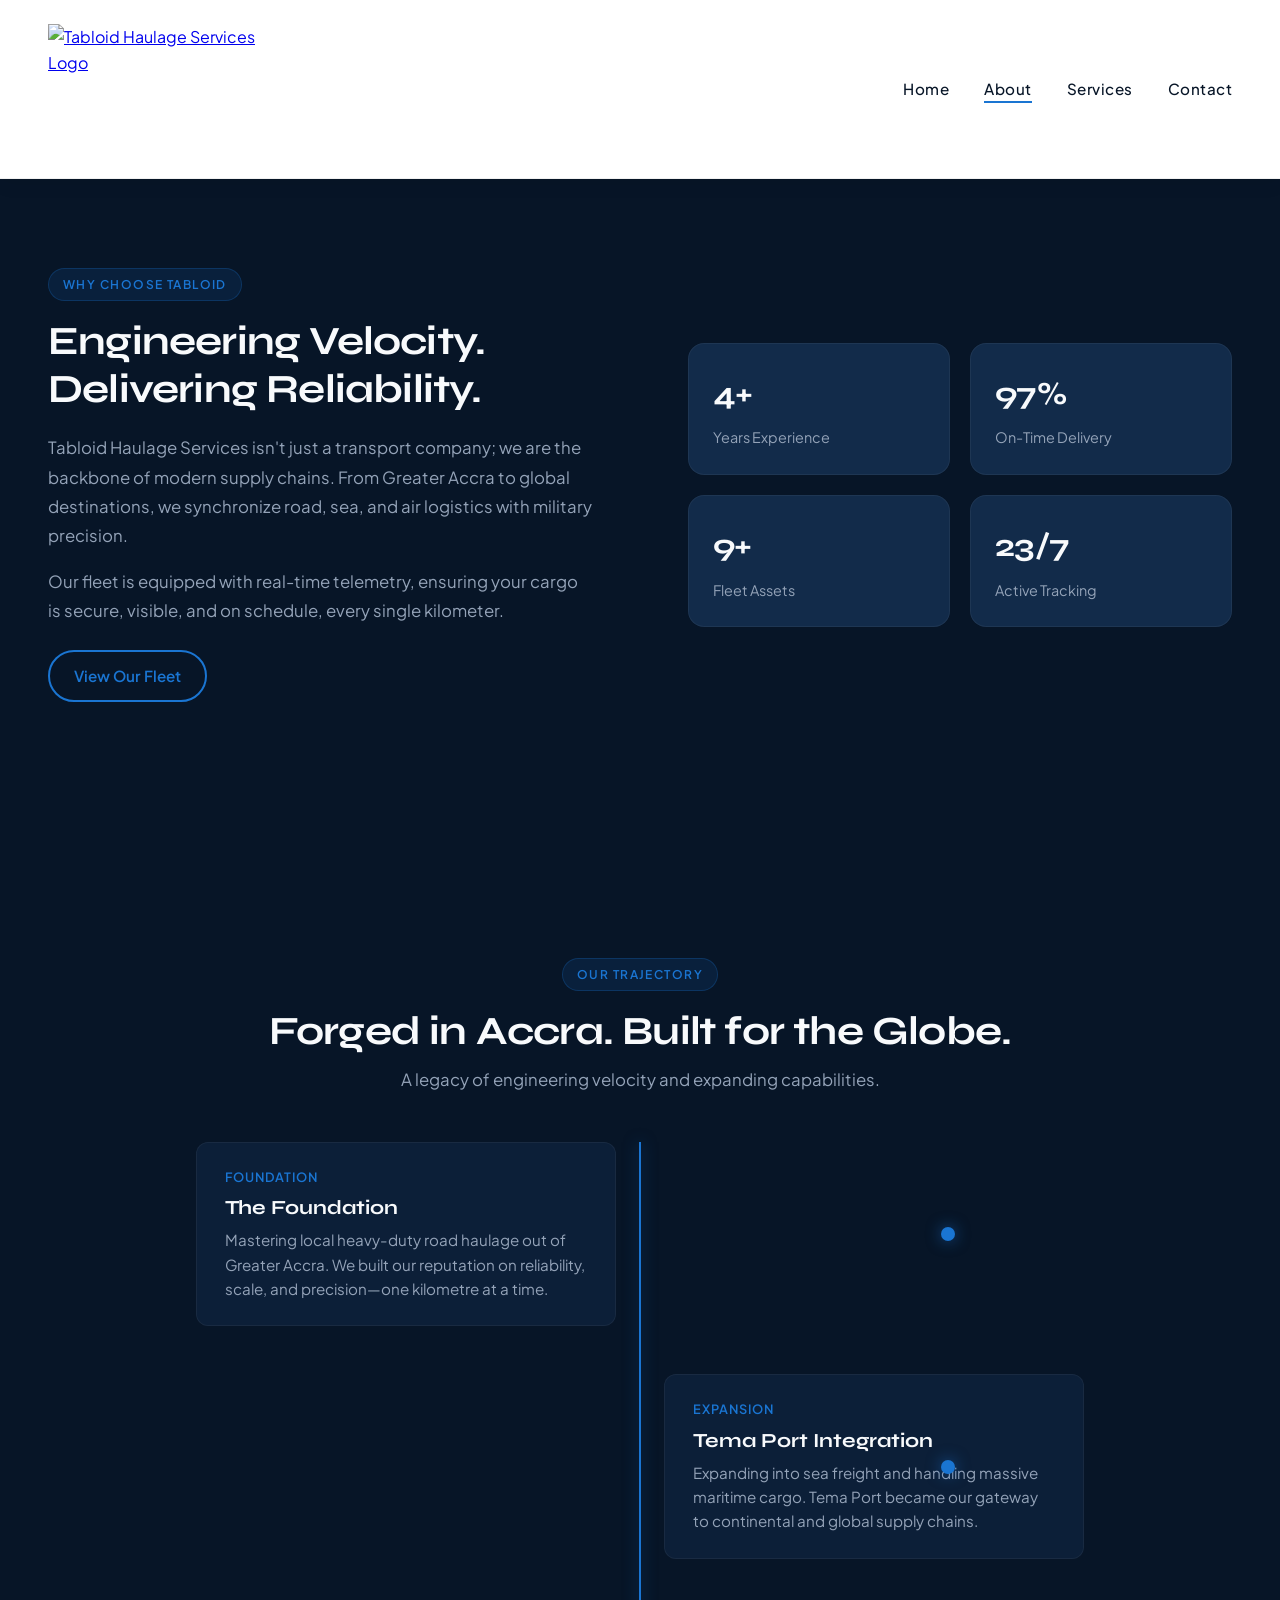
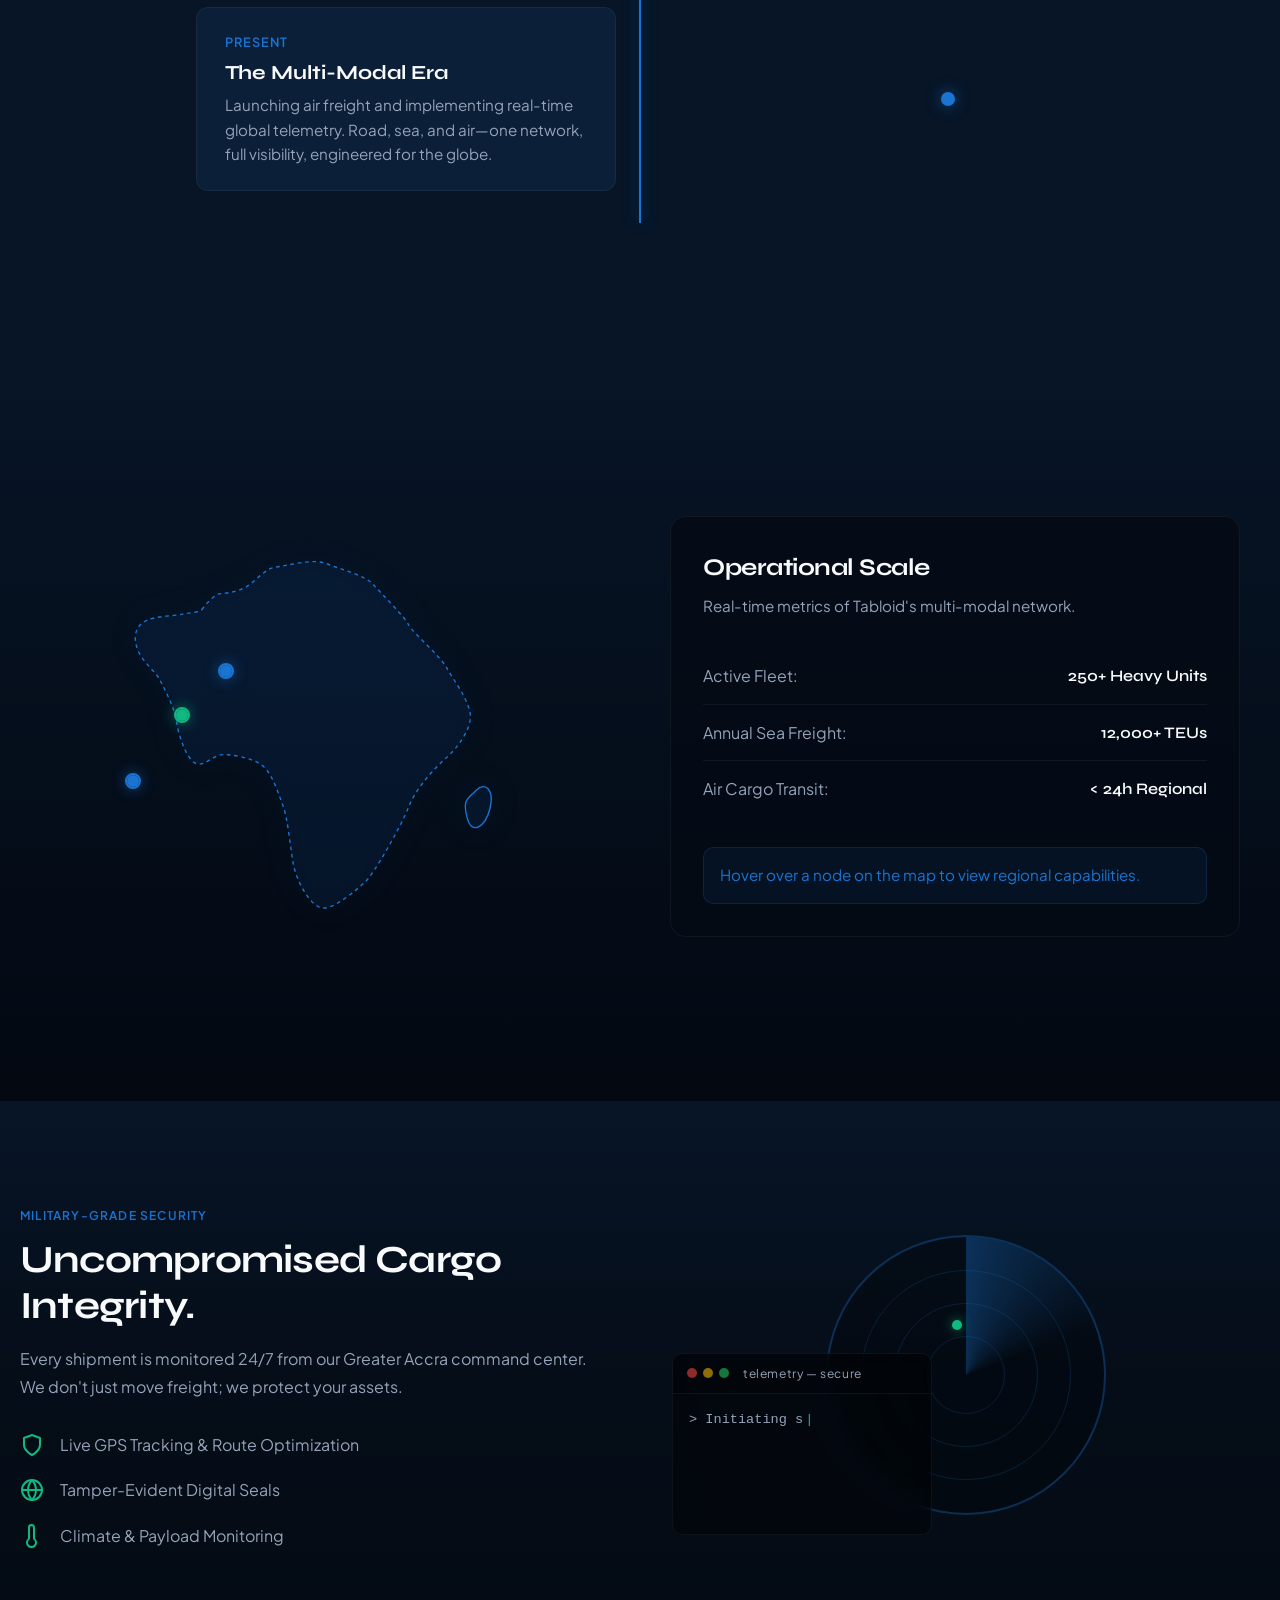
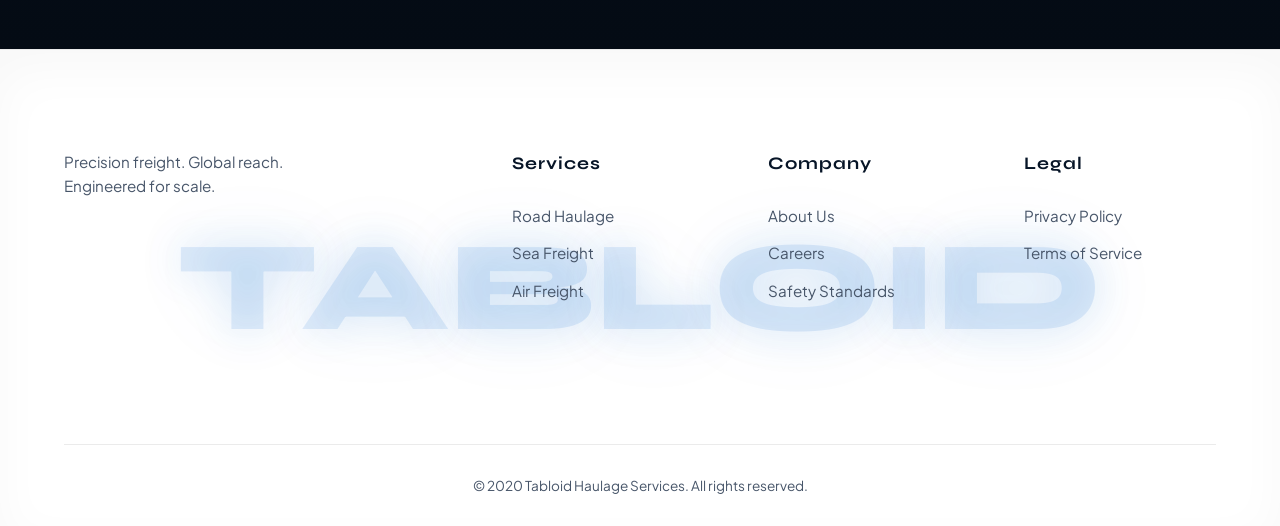
==== about.html @ aabb8a41 "first commit" ====
<!DOCTYPE html>
<html lang="en">
<head>
    <meta charset="UTF-8">
    <meta name="viewport" content="width=device-width, initial-scale=1.0">
    <meta name="description" content="About Tabloid Haulage Services — Our trajectory from Greater Accra, security and telemetry, and why we lead in West African logistics.">
    <meta name="theme-color" content="#071527">
    <meta name="robots" content="index, follow">
    <title>About Us | Tabloid Haulage Services</title>
    <meta property="og:type" content="website">
    <meta property="og:title" content="About Us | Tabloid Haulage Services">
    <meta property="og:description" content="Our trajectory from Greater Accra, security and telemetry, and why we lead in West African logistics.">
    <meta property="og:image" content="assets/2.png">
    <meta name="twitter:card" content="summary">
    <meta name="twitter:title" content="About Us | Tabloid Haulage Services">
    <link rel="canonical" href="https://www.tabloidhaulage.com/about.html">
    <link rel="icon" href="assets/2.png" type="image/png" sizes="32x32">
    <link rel="shortcut icon" href="assets/2.png" type="image/png">
    <link rel="apple-touch-icon" href="assets/2.png">

    <link rel="preconnect" href="https://fonts.googleapis.com">
    <link rel="preconnect" href="https://fonts.gstatic.com" crossorigin>
    <link href="https://fonts.googleapis.com/css2?family=Plus+Jakarta+Sans:wght@400;500;600;700&family=Syne:wght@600;700;800&display=swap" rel="stylesheet">

    <link rel="stylesheet" href="style.css">
</head>
<body>

    <header id="navbar">
        <div class="nav-container">
            <a href="index.html" class="logo-container">
                <img src="assets/2.png" alt="Tabloid Haulage Services Logo" class="logo-img" width="40" height="40">
            </a>
            <nav class="nav-links" aria-label="Main navigation">
                <button type="button" class="nav-toggle" aria-label="Open menu" aria-expanded="false" aria-controls="nav-menu">
                    <span class="nav-toggle-bar"></span>
                    <span class="nav-toggle-bar"></span>
                    <span class="nav-toggle-bar"></span>
                </button>
                <ul id="nav-menu">
                    <li><a href="index.html">Home</a></li>
                    <li><a href="about.html" class="active">About</a></li>
                    <li><a href="services.html">Services</a></li>
                    <li><a href="contact.html">Contact</a></li>
                </ul>
            </nav>
        </div>
    </header>

    <a href="#main-content" class="skip-link">Skip to main content</a>

    <main id="main-content" class="inner-page-main">
        <section class="about-why-section" aria-labelledby="about-heading">
            <div class="about-inner">
                <div class="about-narrative">
                    <span class="about-badge">Why Choose Tabloid</span>
                    <h2 id="about-heading" class="about-title">Engineering Velocity. Delivering Reliability.</h2>
                    <p class="about-lead">Tabloid Haulage Services isn't just a transport company; we are the backbone of modern supply chains. From Greater Accra to global destinations, we synchronize road, sea, and air logistics with military precision.</p>
                    <p class="about-lead">Our fleet is equipped with real-time telemetry, ensuring your cargo is secure, visible, and on schedule, every single kilometer.</p>
                    <a href="services.html#services" class="about-cta">View Our Fleet</a>
                </div>
                <div class="about-stats-grid">
                    <div class="about-stat-card">
                        <span class="about-stat-value" data-target="5" data-suffix="+">0</span>
                        <span class="about-stat-label">Years Experience</span>
                    </div>
                    <div class="about-stat-card">
                        <span class="about-stat-value" data-target="98" data-suffix="%">0</span>
                        <span class="about-stat-label">On-Time Delivery</span>
                    </div>
                    <div class="about-stat-card">
                        <span class="about-stat-value" data-target="10" data-suffix="+">0</span>
                        <span class="about-stat-label">Fleet Assets</span>
                    </div>
                    <div class="about-stat-card">
                        <span class="about-stat-value" data-target="24" data-suffix="/7">0</span>
                        <span class="about-stat-label">Active Tracking</span>
                    </div>
                </div>
            </div>
        </section>

        <!-- Interactive Timeline: vertical central line, 3 milestones, scroll-reveal -->
        <section id="about-timeline" class="about-timeline" aria-labelledby="about-timeline-heading">
            <div class="about-timeline-inner">
                <!-- Section Header: badge, heading, subtitle -->
                <header class="about-timeline-header">
                    <span class="about-timeline-badge">Our Trajectory</span>
                    <h2 id="about-timeline-heading" class="about-timeline-title">Forged in Accra. Built for the Globe.</h2>
                    <p class="about-timeline-subtitle">A legacy of engineering velocity and expanding capabilities.</p>
                </header>
                <!-- Timeline Container: central glowing line + milestone items -->
                <div class="about-timeline-track">
                    <!-- Central vertical line -->
                    <div class="about-timeline-line" aria-hidden="true"></div>

                    <!-- Milestone 1: Left aligned - The Foundation -->
                    <div class="timeline-item timeline-item--left">
                        <div class="timeline-item-dot" aria-hidden="true"></div>
                        <div class="timeline-item-card">
                            <span class="timeline-item-phase">Foundation</span>
                            <h3 class="timeline-item-title">The Foundation</h3>
                            <p class="timeline-item-desc">Mastering local heavy-duty road haulage out of Greater Accra. We built our reputation on reliability, scale, and precision—one kilometre at a time.</p>
                        </div>
                    </div>

                    <!-- Milestone 2: Right aligned - Tema Port Integration -->
                    <div class="timeline-item timeline-item--right">
                        <div class="timeline-item-dot" aria-hidden="true"></div>
                        <div class="timeline-item-card">
                            <span class="timeline-item-phase">Expansion</span>
                            <h3 class="timeline-item-title">Tema Port Integration</h3>
                            <p class="timeline-item-desc">Expanding into sea freight and handling massive maritime cargo. Tema Port became our gateway to continental and global supply chains.</p>
                        </div>
                    </div>

                    <!-- Milestone 3: Left aligned - Multi-Modal Era -->
                    <div class="timeline-item timeline-item--left">
                        <div class="timeline-item-dot" aria-hidden="true"></div>
                        <div class="timeline-item-card">
                            <span class="timeline-item-phase">Present</span>
                            <h3 class="timeline-item-title">The Multi-Modal Era</h3>
                            <p class="timeline-item-desc">Launching air freight and implementing real-time global telemetry. Road, sea, and air—one network, full visibility, engineered for the globe.</p>
                        </div>
                    </div>
                </div>
            </div>
        </section>

        <!-- Global Infrastructure & Capabilities: Africa map + data panel, hub nodes with hover -->
        <section id="about-infrastructure" class="about-infrastructure infrastructure-section" aria-labelledby="about-infrastructure-heading">
            <h2 id="about-infrastructure-heading" class="sr-only">Global Infrastructure &amp; Capabilities</h2>
            <div class="infrastructure-container about-infrastructure-inner fade-in-up">
                <div class="map-visual-container about-infrastructure-map-wrap">
                    <div class="about-infrastructure-map" aria-hidden="true">
                        <svg class="africa-svg infra-map-svg" viewBox="0 0 600 600" fill="none" xmlns="http://www.w3.org/2000/svg" aria-hidden="true">
                            <path d="M165.7 172.9C168.1 169.5 178.6 156.4 186 155.6C193.3 154.9 204.3 153.9 214.3 148.1C224.2 142.3 234.3 128.2 245.8 126.8C257.4 125.4 286.9 116.7 301.8 122.9C316.8 129 344.2 136 352.5 145.4C360.8 154.8 387.6 181.7 391.2 189.6C394.8 197.5 425.4 223.1 432.7 236.4C439.9 249.7 453.7 266.3 458 284.1C462.4 301.9 443 325.2 432.7 334.3C422.3 343.3 400.1 366 391.2 388.4C382.3 410.7 353.4 461.3 344.2 469.7C335 478 307.3 503 294.6 498C281.8 493.1 268 467 265 448.5C262 430 259 400 254.6 388.4C250.2 376.8 243.6 354 233 344.3C222.4 334.6 195 330 186 331.5C177 333 166.4 346 157.4 340C148.4 334 140 310 138 295C136 280 125 260 120 250C115 240 100 230 95 215C90 200 95 190 105 185C115 180 135 180 145 178C155 176 163.3 176.3 165.7 172.9Z" fill="rgba(26, 117, 210, 0.08)" stroke="#1A75D2" stroke-width="1.5" stroke-dasharray="4 4"/>
                            <path d="M465 370 C 475 360, 485 370, 480 390 C 475 410, 460 420, 455 400 C 450 380, 455 380, 465 370 Z" fill="rgba(26, 117, 210, 0.08)" stroke="#1A75D2" stroke-width="1.5"/>
                        </svg>
                        <div class="map-node infra-hub-node" style="top: 48%; left: 24%;" data-target="accra" data-hub="accra" role="button" tabindex="0" aria-label="Greater Accra – HQ &amp; Sea/Air Hub" title="Greater Accra">
                            <div class="node-dot infra-hub-node-dot green-pulse"></div>
                        </div>
                        <div class="map-node infra-hub-node" style="top: 40%; left: 32%;" data-target="regional" data-hub="regional" role="button" tabindex="0" aria-label="Regional West Africa – Road Haulage" title="Regional West Africa">
                            <div class="node-dot infra-hub-node-dot blue-pulse"></div>
                        </div>
                        <div class="map-node infra-hub-node" style="top: 60%; left: 15%;" data-target="global" data-hub="global" role="button" tabindex="0" aria-label="International Port – Global Reach" title="Global">
                            <div class="node-dot infra-hub-node-dot blue-pulse"></div>
                        </div>
                    </div>
                </div>
                <div class="infrastructure-data about-infrastructure-panel glass-panel">
                    <h3 class="infra-panel-title">Operational Scale</h3>
                    <p class="service-desc infra-panel-subtitle">Real-time metrics of Tabloid's multi-modal network.</p>
                    <div class="data-list" aria-label="Key metrics">
                        <div class="data-item">
                            <span class="data-label">Active Fleet:</span>
                            <span class="data-value">250+ Heavy Units</span>
                        </div>
                        <div class="data-divider"></div>
                        <div class="data-item">
                            <span class="data-label">Annual Sea Freight:</span>
                            <span class="data-value">12,000+ TEUs</span>
                        </div>
                        <div class="data-divider"></div>
                        <div class="data-item">
                            <span class="data-label">Air Cargo Transit:</span>
                            <span class="data-value">&lt; 24h Regional</span>
                        </div>
                    </div>
                    <div class="dynamic-info-box infra-panel-hub-details" role="status" aria-live="polite">
                        <p id="hub-details"><span class="infra-panel-hub-details-inner">Hover over a node on the map to view regional capabilities.</span></p>
                    </div>
                </div>
            </div>
        </section>

        <section id="security-hub" class="security-hub-section" aria-labelledby="security-hub-heading">
            <div class="security-hub-bg"></div>
            <div class="security-hub-inner">
                <div class="security-hub-features">
                    <span class="security-hub-badge">Military-Grade Security</span>
                    <h2 id="security-hub-heading" class="security-hub-title">Uncompromised Cargo Integrity.</h2>
                    <p class="security-hub-subtitle">Every shipment is monitored 24/7 from our Greater Accra command center. We don't just move freight; we protect your assets.</p>
                    <ul class="security-hub-list">
                        <li>
                            <span class="security-hub-icon" aria-hidden="true">
                                <svg viewBox="0 0 24 24" fill="none" stroke="currentColor" stroke-width="2" stroke-linecap="round" stroke-linejoin="round"><path d="M12 22s8-4 8-10V5l-8-3-8 3v7c0 6 8 10 8 10z"/></svg>
                            </span>
                            <span>Live GPS Tracking &amp; Route Optimization</span>
                        </li>
                        <li>
                            <span class="security-hub-icon" aria-hidden="true">
                                <svg viewBox="0 0 24 24" fill="none" stroke="currentColor" stroke-width="2" stroke-linecap="round" stroke-linejoin="round"><circle cx="12" cy="12" r="10"/><path d="M2 12h20"/><path d="M12 2a15.3 15.3 0 0 1 4 10 15.3 15.3 0 0 1-4 10 15.3 15.3 0 0 1-4-10 15.3 15.3 0 0 1 4-10z"/></svg>
                            </span>
                            <span>Tamper-Evident Digital Seals</span>
                        </li>
                        <li>
                            <span class="security-hub-icon" aria-hidden="true">
                                <svg viewBox="0 0 24 24" fill="none" stroke="currentColor" stroke-width="2" stroke-linecap="round" stroke-linejoin="round"><path d="M14 14.76V3.5a2.5 2.5 0 0 0-5 0v11.26a4.5 4.5 0 1 0 5 0z"/></svg>
                            </span>
                            <span>Climate &amp; Payload Monitoring</span>
                        </li>
                    </ul>
                </div>
                <div class="security-hub-visual">
                    <div class="security-hub-radar-wrap">
                        <div class="radar" aria-hidden="true">
                            <div class="radar-ring"></div>
                            <div class="radar-ring radar-ring-2"></div>
                            <div class="radar-ring radar-ring-3"></div>
                            <div class="radar-sweep"></div>
                            <div class="radar-dot radar-dot-secure" title="Secure"></div>
                        </div>
                        <div class="telemetry-terminal">
                            <div class="terminal-header">
                                <span class="terminal-dot"></span>
                                <span class="terminal-dot"></span>
                                <span class="terminal-dot"></span>
                                <span class="terminal-label">telemetry — secure</span>
                            </div>
                            <div class="terminal-body">
                                <div id="typewriter-text" class="terminal-output"></div>
                                <span class="terminal-cursor" aria-hidden="true">|</span>
                            </div>
                        </div>
                    </div>
                </div>
            </div>
        </section>
    </main>

    <footer class="modern-footer">
        <div class="footer-bg-text">TABLOID</div>

        <div class="footer-container">
            <div class="footer-grid">

                <div class="footer-col footer-brand">
                    <p class="footer-tagline">Precision freight. Global reach. Engineered for scale.</p>
                </div>

                <div class="footer-col footer-links">
                    <h4 class="footer-heading">Services</h4>
                    <ul>
                        <li><a href="services.html#road">Road Haulage</a></li>
                        <li><a href="services.html#sea">Sea Freight</a></li>
                        <li><a href="services.html#air">Air Freight</a></li>
                    </ul>
                </div>

                <div class="footer-col footer-links">
                    <h4 class="footer-heading">Company</h4>
                    <ul>
                        <li><a href="about.html">About Us</a></li>
                        <li><a href="contact.html#contact-departments">Careers</a></li>
                        <li><a href="contact.html#smart-faq">Safety Standards</a></li>
                    </ul>
                </div>

                <div class="footer-col footer-links">
                    <h4 class="footer-heading">Legal</h4>
                    <ul>
                        <li><a href="#" title="Privacy policy – coming soon">Privacy Policy</a></li>
                        <li><a href="#" title="Terms of service – coming soon">Terms of Service</a></li>
                    </ul>
                </div>

            </div>

            <div class="footer-bottom">
                <p class="footer-copy">&copy; 2020 Tabloid Haulage Services. All rights reserved.</p>
            </div>
        </div>
    </footer>

    <script src="script.js"></script>
</body>
</html>
---- style.css ----
/* --- CSS VARIABLES (Based on your logo) --- */
:root {
    --navy-dark: #071527;       /* Deep blue for overlaying components */
    --navy-light: #122B4A;      /* Slightly lighter navy for cards */
    --marine-blue: #1A75D2;     /* Bright blue accent */
    --marine-hover: #145CA8;    /* Darker blue for button hovers */
    --text-main: #F8FAFC;       /* Text on dark blue areas */
    --text-muted: #94A3B8;      /* Muted on dark blue */
    --text-on-white: #071527;   /* Headings/body on white background */
    --text-muted-on-white: #475569;
    --bg-white: #FFFFFF;        /* Plain white page background */
    
    --font-heading: 'Syne', sans-serif;
    --font-body: 'Plus Jakarta Sans', sans-serif;

    /* Spacing scale for consistent, professional layout */
    --space-xs: 0.5rem;   /* 8px */
    --space-sm: 1rem;    /* 16px */
    --space-md: 1.5rem;  /* 24px */
    --space-lg: 2rem;    /* 32px */
    --space-xl: 3rem;    /* 48px */
    --space-2xl: 4rem;   /* 64px */
    --space-3xl: 5rem;   /* 80px */
    --space-4xl: 6rem;   /* 96px */
    --space-5xl: 8rem;   /* 128px */
    --section-padding-y: 5rem;
    --section-padding-x: 1.5rem;
    --container-max: 1280px;
    --container-narrow: 720px;
}

/* --- RESET & FOUNDATION --- */
* {
    margin: 0;
    padding: 0;
    box-sizing: border-box;
    scroll-behavior: smooth;
}

/* Responsive images: prevent overflow and reduce layout shift */
img {
    max-width: 100%;
    height: auto;
    display: block;
}

body {
    font-family: var(--font-body);
    background-color: var(--bg-white);
    color: var(--text-on-white);
    line-height: 1.6;
    overflow-x: hidden;
    -webkit-tap-highlight-color: transparent;
}

/* Touch-friendly minimum tap target (accessibility) */
@media (max-width: 768px) {
    .btn,
    .nav-links a,
    .bento-intro-btn,
    button[type="submit"],
    .nav-toggle {
        min-height: 44px;
    }
    .nav-toggle,
    .btn,
    .bento-intro-btn,
    button[type="submit"] {
        min-width: 44px;
    }
    .nav-links a {
        padding-top: var(--space-md);
        padding-bottom: var(--space-md);
    }
}

/* --- SKIP LINK (accessibility & SEO) --- */
.skip-link {
    position: absolute;
    top: -100px;
    left: 16px;
    z-index: 10001;
    padding: 12px 20px;
    background: var(--marine-blue);
    color: #fff;
    font-weight: 600;
    text-decoration: none;
    border-radius: 4px;
    transition: top 0.2s ease;
}
.skip-link:focus {
    top: 16px;
    outline: 2px solid #fff;
    outline-offset: 2px;
}

/* --- NAVIGATION BAR (white header) --- */
#navbar {
    position: fixed;
    top: 0;
    width: 100%;
    padding: 24px 0;
    z-index: 1000;
    transition: all 0.4s cubic-bezier(0.4, 0, 0.2, 1);
    background: #ffffff;
    box-shadow: 0 2px 20px rgba(0, 0, 0, 0.08);
    border-bottom: 1px solid rgba(0, 0, 0, 0.06);
}

/* When scrolled: slightly denser */
#navbar.scrolled {
    padding: 16px 0;
    box-shadow: 0 4px 24px rgba(0, 0, 0, 0.1);
}

.nav-container {
    max-width: var(--container-max);
    margin: 0 auto;
    padding: 0 var(--space-xl);
    display: flex;
    justify-content: space-between;
    align-items: center;
}

.logo-container {
    display: flex;
    align-items: center;
}

.logo-img {
    height: 130px;
    width: auto;
    min-width: 220px;
    max-width: 380px;
    display: block;
    object-fit: contain;
    object-position: left center;
    transition: transform 0.3s ease, opacity 0.25s ease;
}

.logo-container:hover .logo-img {
    transform: scale(1.03);
    opacity: 0.95;
}

.nav-toggle {
    display: none;
    flex-direction: column;
    justify-content: center;
    gap: 5px;
    width: 44px;
    height: 44px;
    padding: 0;
    background: transparent;
    border: 1px solid rgba(7, 21, 39, 0.2);
    border-radius: 8px;
    cursor: pointer;
    transition: background 0.2s ease, border-color 0.2s ease;
}
.nav-toggle:hover {
    background: rgba(7, 21, 39, 0.06);
    border-color: var(--marine-blue);
}
.nav-toggle-bar {
    display: block;
    width: 22px;
    height: 2px;
    background: var(--text-on-white);
    border-radius: 1px;
    margin: 0 auto;
    transition: transform 0.3s ease, opacity 0.3s ease;
}
body.nav-open .nav-toggle-bar:nth-child(1) {
    transform: translateY(7px) rotate(45deg);
}
body.nav-open .nav-toggle-bar:nth-child(2) {
    opacity: 0;
}
body.nav-open .nav-toggle-bar:nth-child(3) {
    transform: translateY(-7px) rotate(-45deg);
}

.nav-links ul {
    list-style: none;
    display: flex;
    gap: 35px;
}

.nav-links a {
    color: var(--text-on-white);
    text-decoration: none;
    font-size: 0.95rem;
    font-weight: 500;
    letter-spacing: 0.5px;
    transition: color 0.3s ease;
    position: relative;
}

/* Modern Hover Underline Effect */
.nav-links a::after {
    content: '';
    position: absolute;
    width: 0;
    height: 2px;
    bottom: -5px;
    left: 0;
    background-color: var(--marine-blue);
    transition: width 0.3s ease;
}

.nav-links a:hover::after,
.nav-links a.active::after {
    width: 100%;
}

.nav-links a:hover {
    color: var(--marine-blue);
}

/* Tablet: slightly tighter nav */
@media (max-width: 1024px) {
    .nav-container { padding: 0 var(--space-lg); }
    .nav-links ul { gap: 28px; }
    .nav-links a { font-size: 0.9rem; }
}

@media (max-width: 768px) {
    .nav-toggle {
        display: flex;
    }
    .nav-links ul {
        position: fixed;
        top: 0;
        right: 0;
        width: min(320px, 85vw);
        height: 100vh;
        height: 100dvh;
        margin: 0;
        padding: 5rem var(--space-lg) var(--space-xl);
        flex-direction: column;
        gap: 0;
        background: #fff;
        box-shadow: -4px 0 24px rgba(0, 0, 0, 0.12);
        z-index: 999;
        transform: translateX(100%);
        transition: transform 0.3s cubic-bezier(0.4, 0, 0.2, 1);
        overflow-y: auto;
    }
    body.nav-open .nav-links ul {
        transform: translateX(0);
    }
    .nav-links li {
        border-bottom: 1px solid rgba(0, 0, 0, 0.06);
    }
    .nav-links a {
        display: block;
        padding: var(--space-md) 0;
        font-size: 1.05rem;
    }
    .nav-links a::after { display: none; }
}

@media (max-width: 640px) {
    #navbar { padding: 16px 0; }
    .nav-container { padding: 0 var(--space-md); }
    .logo-img {
        height: 90px;
        min-width: 180px;
        max-width: 280px;
    }
}

@media (max-width: 480px) {
    .nav-container { padding: 0 var(--space-sm); }
    .logo-img {
        height: 80px;
        min-width: 160px;
        max-width: 240px;
    }
}

/* --- INNER PAGES (clear fixed nav) --- */
.inner-page-main {
    padding-top: 140px;
    min-height: 60vh;
}
@media (max-width: 768px) {
    .inner-page-main { padding-top: 120px; }
}
@media (max-width: 480px) {
    .inner-page-main { padding-top: 100px; }
}

/* --- HERO SLIDER (5 slides, full-viewport) --- */
.hero-slider-section {
    position: relative;
    width: 100%;
    height: 100vh;
    min-height: 560px;
    padding-top: 120px;
    box-sizing: border-box;
    overflow-x: hidden;
    overflow-y: visible;
}
@media (max-width: 768px) {
    .hero-slider-section { min-height: 500px; padding-top: 100px; }
}
@media (max-width: 480px) {
    .hero-slider-section { min-height: 480px; padding-top: 90px; }
}

.hero-slider-track {
    display: flex;
    width: 500%;
    height: 100%;
    transition: transform 0.7s cubic-bezier(0.4, 0, 0.2, 1);
}

.hero-slider-section[data-slide="0"] .hero-slider-track { transform: translateX(0); }
.hero-slider-section[data-slide="1"] .hero-slider-track { transform: translateX(-20%); }
.hero-slider-section[data-slide="2"] .hero-slider-track { transform: translateX(-40%); }
.hero-slider-section[data-slide="3"] .hero-slider-track { transform: translateX(-60%); }
.hero-slider-section[data-slide="4"] .hero-slider-track { transform: translateX(-80%); }

.hero-slide {
    flex: 0 0 20%;
    width: 20%;
    height: 100%;
    position: relative;
    background-color: var(--navy-dark);
    background-image: var(--hero-bg);
    background-size: cover;
    background-position: center;
    background-repeat: no-repeat;
    display: flex;
    align-items: center;
    justify-content: center;
}

.hero-slide-overlay {
    position: absolute;
    inset: 0;
    background: linear-gradient(135deg, rgba(7, 21, 39, 0.88) 0%, rgba(7, 21, 39, 0.75) 50%, rgba(7, 21, 39, 0.6) 100%);
    z-index: 0;
}

.hero-slide-content {
    position: relative;
    z-index: 1;
    text-align: center;
    max-width: 720px;
    padding: var(--space-xl) var(--space-lg);
    animation: heroSlideIn 0.8s cubic-bezier(0.4, 0, 0.2, 1) forwards;
}
@media (max-width: 640px) {
    .hero-slide-content { padding: var(--space-lg) var(--space-md); }
}
@media (max-width: 480px) {
    .hero-slide-content { padding: var(--space-md) var(--space-sm); }
}

@keyframes heroSlideIn {
    from {
        opacity: 0;
        transform: translateY(24px);
    }
    to {
        opacity: 1;
        transform: translateY(0);
    }
}

.hero-slide-badge {
    display: inline-block;
    padding: 8px 18px;
    background: rgba(26, 117, 210, 0.2);
    border: 1px solid rgba(26, 117, 210, 0.4);
    border-radius: 50px;
    color: var(--marine-blue);
    font-size: 0.8rem;
    font-weight: 600;
    text-transform: uppercase;
    letter-spacing: 0.12em;
    margin-bottom: 1.25rem;
}

.hero-slide-title {
    font-family: var(--font-heading);
    font-size: clamp(2.25rem, 5vw, 4.25rem);
    font-weight: 800;
    line-height: 1.1;
    margin-bottom: 1.25rem;
    letter-spacing: -0.02em;
    color: var(--text-main);
}

.hero-slide-title .text-accent {
    color: var(--marine-blue);
}

.hero-slide-subtitle {
    font-size: clamp(0.95rem, 1.8vw, 1.15rem);
    color: var(--text-muted);
    line-height: 1.6;
    margin-bottom: 2rem;
}

.hero-slide-content .btn {
    padding: 14px 28px;
    font-size: 0.95rem;
}

/* Slider arrows */
.hero-slider-prev,
.hero-slider-next {
    position: absolute;
    top: 50%;
    transform: translateY(-50%);
    z-index: 10;
    width: 52px;
    height: 52px;
    border: 2px solid rgba(255, 255, 255, 0.25);
    border-radius: 50%;
    background: rgba(7, 21, 39, 0.5);
    backdrop-filter: blur(8px);
    cursor: pointer;
    transition: background 0.3s ease, border-color 0.3s ease, transform 0.2s ease;
}

.hero-slider-prev:hover,
.hero-slider-next:hover {
    background: rgba(26, 117, 210, 0.4);
    border-color: var(--marine-blue);
}

.hero-slider-prev {
    left: 24px;
}

.hero-slider-next {
    right: 24px;
}

.hero-slider-prev::after,
.hero-slider-next::after {
    content: '';
    position: absolute;
    top: 50%;
    width: 10px;
    height: 10px;
    border-left: 2px solid #fff;
    border-bottom: 2px solid #fff;
    transform: translate(-30%, -50%) rotate(45deg);
}

.hero-slider-next::after {
    left: auto;
    right: 50%;
    transform: translate(30%, -50%) rotate(-135deg);
}

/* Dots */
.hero-slider-dots {
    position: absolute;
    bottom: 28px;
    left: 50%;
    transform: translateX(-50%);
    z-index: 10;
    display: flex;
    gap: 10px;
}

.hero-slider-dot {
    width: 10px;
    height: 10px;
    border-radius: 50%;
    background: rgba(255, 255, 255, 0.35);
    border: none;
    cursor: pointer;
    padding: 0;
    transition: background 0.3s ease, transform 0.3s ease;
}

.hero-slider-dot:hover {
    background: rgba(255, 255, 255, 0.6);
}

.hero-slider-dot.active {
    background: var(--marine-blue);
    transform: scale(1.25);
    box-shadow: 0 0 0 2px rgba(26, 117, 210, 0.4);
}

@media (max-width: 768px) {
    .hero-slider-prev { left: 12px; width: 44px; height: 44px; }
    .hero-slider-next { right: 12px; width: 44px; height: 44px; }
    .hero-slider-dots { bottom: 20px; }
}

.badge {
    display: inline-block;
    padding: 8px 16px;
    background: rgba(26, 117, 210, 0.15);
    border: 1px solid rgba(26, 117, 210, 0.3);
    border-radius: 50px;
    color: var(--marine-blue);
    font-size: 0.85rem;
    font-weight: 600;
    text-transform: uppercase;
    letter-spacing: 2px;
    margin-bottom: 24px;
}

.hero-title {
    font-family: var(--font-heading);
    font-size: clamp(3rem, 6vw, 5.5rem);
    font-weight: 800;
    line-height: 1.1;
    margin-bottom: 24px;
    letter-spacing: -1px;
}

.text-accent {
    color: var(--marine-blue);
}

.hero-subtitle {
    font-size: clamp(1rem, 2vw, 1.25rem);
    color: var(--text-muted);
    max-width: 650px;
    margin: 0 auto 40px auto;
}

.hero-content .btn-outline {
    border-color: rgba(255,255,255,0.4);
    color: var(--text-main);
}

/* --- BUTTONS --- */
.hero-cta {
    display: flex;
    gap: 20px;
    justify-content: center;
}

.btn {
    padding: 16px 32px;
    border-radius: 4px; /* Sharp corners for industrial look */
    text-decoration: none;
    font-weight: 600;
    font-size: 1rem;
    transition: all 0.3s ease;
    cursor: pointer;
}

.btn-primary {
    background-color: var(--marine-blue);
    color: var(--text-main);
    border: 1px solid var(--marine-blue);
    box-shadow: 0 4px 15px rgba(26, 117, 210, 0.3);
}

.btn-primary:hover {
    background-color: var(--marine-hover);
    border-color: var(--marine-hover);
    transform: translateY(-2px);
}

.btn-outline {
    background-color: transparent;
    color: var(--text-main);
    border: 1px solid rgba(255, 255, 255, 0.3);
}

.btn-outline:hover {
    background-color: rgba(255, 255, 255, 0.08);
    border-color: var(--text-main);
    color: var(--text-main);
}

/* --- CSS LOAD ANIMATION --- */
.fade-in-up {
    animation: fadeInUp 1.2s cubic-bezier(0.2, 0.8, 0.2, 1) forwards;
    opacity: 0;
    transform: translateY(30px);
}

@keyframes fadeInUp {
    to {
        opacity: 1;
        transform: translateY(0);
    }
}

/* --- SERVICES HERO (Bento Box: 4 cols × 2 rows) --- */
.services-hero {
    background-color: var(--navy-dark);
    min-height: 90vh;
    padding: var(--space-3xl) var(--section-padding-x) var(--space-5xl);
    display: flex;
    align-items: center;
}

.services-hero-grid {
    width: 100%;
    max-width: var(--container-max);
    margin: 0 auto;
    display: grid;
    grid-template-columns: 1fr;
    grid-template-rows: auto;
    gap: var(--space-md);
}

@media (min-width: 640px) {
    .services-hero { padding: var(--space-4xl) var(--space-xl) var(--space-5xl); }
    .services-hero-grid { gap: var(--space-lg); }
}

@media (min-width: 768px) {
    .services-hero-grid {
        grid-template-columns: repeat(4, 1fr);
        grid-template-rows: 1fr 1fr;
        gap: var(--space-lg);
        min-height: 75vh;
    }

    .bento-intro {
        grid-column: 1 / 3;
        grid-row: 1 / 3;
    }

    .bento-road {
        grid-column: 3 / 5;
        grid-row: 1 / 2;
    }

    .bento-sea {
        grid-column: 3 / 4;
        grid-row: 2 / 3;
    }

    .bento-air {
        grid-column: 4 / 5;
        grid-row: 2 / 3;
    }
}

.bento-box {
    border-radius: 20px;
    border: 1px solid rgba(255, 255, 255, 0.05);
    overflow: hidden;
    transition: all 0.4s cubic-bezier(0.25, 0.46, 0.45, 0.94);
}

.bento-intro {
    background: rgba(18, 43, 74, 0.4);
    backdrop-filter: blur(16px);
    -webkit-backdrop-filter: blur(16px);
    padding: 2.5rem 2rem;
    display: flex;
    flex-direction: column;
    justify-content: center;
}

@media (min-width: 768px) {
    .bento-intro {
        padding: 3rem;
    }
}

.bento-intro-badge {
    display: inline-block;
    align-self: flex-start;
    padding: 6px 14px;
    margin-bottom: 1rem;
    font-family: var(--font-body);
    font-size: 0.75rem;
    font-weight: 600;
    text-transform: uppercase;
    letter-spacing: 0.12em;
    color: var(--marine-blue);
    background: rgba(26, 117, 210, 0.15);
    border: 1px solid rgba(26, 117, 210, 0.3);
    border-radius: 50px;
}

.bento-intro-title {
    font-family: var(--font-heading);
    font-size: clamp(2rem, 4.5vw, 3.25rem);
    font-weight: 800;
    color: var(--text-main);
    margin: 0 0 1rem;
    line-height: 1.15;
    letter-spacing: -0.02em;
}

.bento-intro-text {
    font-family: var(--font-body);
    font-size: 1.05rem;
    color: var(--text-muted);
    line-height: 1.65;
    margin: 0 0 1.5rem;
    max-width: 38ch;
}

.bento-intro-btn {
    display: inline-block;
    align-self: flex-start;
    padding: 14px 28px;
    font-family: var(--font-body);
    font-size: 0.95rem;
    font-weight: 600;
    color: var(--text-main);
    background: var(--marine-blue);
    border: none;
    border-radius: 9999px;
    text-decoration: none;
    transition: all 0.4s cubic-bezier(0.25, 0.46, 0.45, 0.94);
}

.bento-intro-btn:hover {
    background: var(--marine-hover);
    transform: translateY(-2px);
}

.bento-tile {
    position: relative;
    min-height: 220px;
    display: flex;
    align-items: flex-end;
    background-size: cover;
    background-position: center;
    background-repeat: no-repeat;
}

@media (min-width: 768px) {
    .bento-tile {
        min-height: 0;
    }
}

.bento-tile-overlay {
    position: absolute;
    inset: 0;
    background: rgba(7, 21, 39, 0.8);
    transition: all 0.4s cubic-bezier(0.25, 0.46, 0.45, 0.94);
}

.bento-tile:hover .bento-tile-overlay {
    background: rgba(7, 21, 39, 0.3);
}

.bento-tile:hover {
    border-color: #1A75D2;
}

.bento-tile-content {
    position: relative;
    z-index: 1;
    padding: 1.5rem 1.5rem 1.75rem;
    width: 100%;
}

.bento-tile-icon {
    display: inline-flex;
    width: 40px;
    height: 40px;
    margin-bottom: 0.75rem;
    color: var(--text-main);
    transition: all 0.4s cubic-bezier(0.25, 0.46, 0.45, 0.94);
}

.bento-tile-icon svg {
    width: 100%;
    height: 100%;
}

.bento-tile:hover .bento-tile-icon {
    transform: translateY(-5px);
    color: var(--marine-blue);
    filter: drop-shadow(0 0 10px rgba(26, 117, 210, 0.6));
}

.bento-tile-title {
    font-family: var(--font-heading);
    font-size: 1.25rem;
    font-weight: 700;
    color: var(--text-main);
    margin: 0 0 0.35rem;
    line-height: 1.25;
}

.bento-tile-desc {
    font-family: var(--font-body);
    font-size: 0.9rem;
    color: var(--text-muted);
    margin: 0;
    line-height: 1.4;
}

.bento-road {
    background-image: url('https://images.unsplash.com/photo-1766561994067-dbd575e1cff2?q=80&w=764&auto=format&fit=crop&ixlib=rb-4.1.0&ixid=M3wxMjA3fDB8MHxwaG90by1wYWdlfHx8fGVufDB8fHx8fA%3D%3D');
}

.bento-sea {
    background-image: url('https://images.unsplash.com/photo-1617952739760-1dcae19a1d93?q=80&w=1170&auto=format&fit=crop&ixlib=rb-4.1.0&ixid=M3wxMjA3fDB8MHxwaG90by1wYWdlfHx8fGVufDB8fHx8fA%3D%3D');
}

.bento-air {
    background-image: url('https://images.unsplash.com/photo-1525406820302-88d59afa0be7?q=80&w=1170&auto=format&fit=crop&ixlib=rb-4.1.0&ixid=M3wxMjA3fDB8MHxwaG90by1wYWdlfHx8fGVufDB8fHx8fA%3D%3D');
}

/* --- SERVICES SECTION (white bg, dark blue cards overlaying) --- */
.services-section {
    background-color: var(--bg-white);
    padding: var(--space-5xl) var(--section-padding-x);
    max-width: var(--container-max);
    margin: 0 auto;
}

.services-header {
    text-align: center;
    margin-bottom: var(--space-2xl);
    max-width: var(--container-narrow);
    margin-left: auto;
    margin-right: auto;
}

@media (max-width: 640px) {
    .services-section { padding: var(--space-4xl) var(--space-md); }
    .services-header { margin-bottom: var(--space-xl); }
}

.services-badge {
    display: inline-block;
    padding: 6px 14px;
    margin-bottom: 1rem;
    font-size: 0.75rem;
    font-weight: 600;
    text-transform: uppercase;
    letter-spacing: 0.15em;
    color: var(--marine-blue);
    background: rgba(26, 117, 210, 0.12);
    border: 1px solid rgba(26, 117, 210, 0.25);
    border-radius: 50px;
}

.services-title {
    font-family: var(--font-heading);
    font-size: clamp(2rem, 4vw, 2.75rem);
    font-weight: 700;
    color: var(--text-on-white);
    margin: 0 0 1rem;
    letter-spacing: -0.02em;
    line-height: 1.2;
}

.services-subtitle {
    font-family: var(--font-body);
    font-size: 1.05rem;
    color: var(--text-muted-on-white);
    max-width: 560px;
    margin: 0 auto;
    line-height: 1.6;
}

/* Bento grid: 1 col mobile, 2 col tablet, 3 cols desktop */
.services-grid {
    display: grid;
    grid-template-columns: 1fr;
    gap: var(--space-lg);
    margin: 0 auto;
}

@media (min-width: 640px) {
    .services-grid { gap: var(--space-xl); }
}

@media (min-width: 768px) {
    .services-grid {
        grid-template-columns: repeat(2, 1fr);
        gap: var(--space-xl);
    }
}

@media (min-width: 1024px) {
    .services-grid {
        grid-template-columns: repeat(3, 1fr);
        gap: var(--space-2xl);
    }
}

/* Card base: lighter navy, border, radius, shadow */
.service-card {
    background-color: var(--navy-light);
    border: 1px solid rgba(255, 255, 255, 0.05);
    border-radius: 16px;
    padding: var(--space-xl);
    box-shadow: 0 8px 32px rgba(0, 0, 0, 0.2);
    transition: transform 0.35s cubic-bezier(0.4, 0, 0.2, 1),
                border-color 0.35s cubic-bezier(0.4, 0, 0.2, 1),
                box-shadow 0.35s cubic-bezier(0.4, 0, 0.2, 1);
}

@media (max-width: 640px) {
    .service-card { padding: var(--space-lg); }
}

.service-card:hover {
    transform: translateY(-10px);
    border-color: var(--marine-blue);
    box-shadow: 0 16px 48px rgba(0, 0, 0, 0.3);
}

/* Icon: circular container, soft blue bg; icon scales on card hover */
.service-card-icon {
    width: 56px;
    height: 56px;
    border-radius: 50%;
    background: rgba(26, 117, 210, 0.15);
    display: flex;
    align-items: center;
    justify-content: center;
    margin-bottom: 1.25rem;
    transition: transform 0.35s cubic-bezier(0.4, 0, 0.2, 1);
}

.service-card:hover .service-card-icon {
    transform: scale(1.1);
}

.service-icon {
    width: 28px;
    height: 28px;
    color: var(--marine-blue);
}

.service-card-title {
    font-family: var(--font-heading);
    font-size: 1.35rem;
    font-weight: 700;
    color: var(--text-main);
    margin: 0 0 0.75rem;
    letter-spacing: -0.01em;
}

.service-card-desc {
    font-family: var(--font-body);
    font-size: 0.95rem;
    color: var(--text-muted);
    line-height: 1.6;
    margin: 0 0 1.25rem;
}

.service-card-link {
    font-family: var(--font-body);
    font-size: 0.9rem;
    font-weight: 600;
    color: var(--marine-blue);
    text-decoration: none;
    transition: color 0.25s cubic-bezier(0.4, 0, 0.2, 1);
}

.service-card-link:hover {
    color: var(--text-main);
}

/* --- GLOBAL SCROLL OFFSET --- */
html {
    scroll-behavior: smooth;
}

/* This ensures when you click a link, the section doesn't hide under your top navbar */
#road, #sea, #air, #warehousing, #customs {
    scroll-margin-top: 100px;
}
@media (max-width: 768px) {
    #road, #sea, #air, #warehousing, #customs { scroll-margin-top: 90px; }
}
@media (max-width: 480px) {
    #road, #sea, #air, #warehousing, #customs { scroll-margin-top: 80px; }
}

/* --- THE FIXED FLOATING TOC --- */
#floating-toc {
    position: fixed;
    top: 50%;
    left: 20px;
    transform: translateY(-50%);
    z-index: 999; /* Keeps it above absolutely everything */
}

/* Notice we removed the dark background from the ul! */
#floating-toc ul {
    list-style: none;
    padding: 0;
    margin: 0;
    display: flex;
    flex-direction: column;
    gap: 25px; /* Spacing between dots */
}

.toc-link {
    display: flex;
    align-items: center;
    position: relative;
    width: 20px;
    height: 20px;
    text-decoration: none;
}

/* The Glowing Dot */
.toc-dot {
    position: absolute;
    left: 4px; /* Centers the dot */
    width: 12px;
    height: 12px;
    border-radius: 50%;
    background-color: rgba(148, 163, 184, 0.4); /* Dim grey by default */
    border: 2px solid transparent;
    transition: all 0.3s cubic-bezier(0.25, 0.46, 0.45, 0.94);
}

/* The Sliding Text Label (This fixes the squishing!) */
.toc-label {
    position: absolute;
    left: 35px; /* Pushes text firmly to the right of the dot */
    background: rgba(4, 11, 20, 0.9); /* Dark glassmorphism */
    backdrop-filter: blur(10px);
    color: #F8FAFC;
    padding: 6px 14px;
    border-radius: 20px;
    border: 1px solid rgba(26, 117, 210, 0.4);
    font-size: 0.85rem;
    font-weight: 600;
    white-space: nowrap; /* CRITICAL: Prevents text from breaking into multiple lines */

    /* Hidden state */
    opacity: 0;
    visibility: hidden;
    transform: translateX(-15px);
    transition: all 0.3s cubic-bezier(0.25, 0.46, 0.45, 0.94);
    pointer-events: none; /* Stops the label from interfering with mouse clicks */
}

/* --- HOVER & ACTIVE STATES --- */
.toc-link:hover .toc-dot,
.toc-link.active .toc-dot {
    background-color: var(--marine-blue);
    box-shadow: 0 0 15px var(--marine-blue);
    transform: scale(1.5);
}

.toc-link:hover .toc-label {
    opacity: 1;
    visibility: visible;
    transform: translateX(0); /* Slides into view seamlessly */
}

.toc-link.active .toc-label {
    opacity: 1;
    visibility: visible;
    transform: translateX(0);
}

/* Hide entirely on mobile screens */
@media (max-width: 900px) {
    #floating-toc { display: none; }
}

/* --- SERVICE DEEP DIVES (#road dominant, #sea / #air secondary) --- */
.deep-dive-section {
    color: var(--text-main);
}

.deep-dive-road {
    background-color: var(--navy-dark);
    min-height: 100vh;
    padding: var(--space-5xl) var(--section-padding-x) var(--space-5xl);
}

.deep-dive-road-inner {
    max-width: var(--container-max);
    margin: 0 auto;
    display: grid;
    grid-template-columns: 1fr;
    gap: var(--space-2xl);
    align-items: center;
}

@media (min-width: 640px) {
    .deep-dive-road { padding: var(--space-5xl) var(--space-xl); }
    .deep-dive-road-inner { gap: var(--space-3xl); }
}

@media (min-width: 900px) {
    .deep-dive-road-inner {
        grid-template-columns: 1fr 1fr;
        gap: var(--space-4xl);
    }
}

@media (max-width: 480px) {
    .deep-dive-road { padding: var(--space-4xl) var(--space-md); }
}

.deep-dive-road-visual {
    position: relative;
    aspect-ratio: 4 / 3;
    max-height: 420px;
    border-radius: 20px;
    overflow: hidden;
}

@media (min-width: 900px) {
    .deep-dive-road-visual {
        max-height: none;
        aspect-ratio: auto;
        min-height: 400px;
    }
}

.deep-dive-road-image {
    position: absolute;
    inset: 0;
    background: url('https://images.unsplash.com/photo-1766561994067-dbd575e1cff2?q=80&w=764&auto=format&fit=crop&ixlib=rb-4.1.0&ixid=M3wxMjA3fDB8MHxwaG90by1wYWdlfHx8fGVufDB8fHx8fA%3D%3D') center / cover no-repeat;
}

.deep-dive-stats-card {
    position: absolute;
    bottom: 1.5rem;
    left: 1.5rem;
    right: 1.5rem;
    padding: 1rem 1.25rem;
    background: rgba(18, 43, 74, 0.6);
    backdrop-filter: blur(12px);
    -webkit-backdrop-filter: blur(12px);
    border: 1px solid rgba(255, 255, 255, 0.05);
    border-radius: 12px;
    display: flex;
    flex-wrap: wrap;
    gap: 1rem 1.5rem;
}

.deep-dive-stat {
    font-family: var(--font-heading);
    font-size: 1rem;
    font-weight: 700;
    color: var(--text-main);
}

.deep-dive-road-content {
    display: flex;
    flex-direction: column;
    gap: 1rem;
}

.deep-dive-title {
    font-family: var(--font-heading);
    font-size: clamp(2rem, 4vw, 3rem);
    font-weight: 800;
    color: var(--text-main);
    margin: 0 0 0.5rem;
    line-height: 1.15;
    letter-spacing: -0.02em;
}

.deep-dive-lead,
.deep-dive-text {
    font-family: var(--font-body);
    font-size: 1.05rem;
    color: var(--text-muted);
    line-height: 1.65;
    margin: 0;
}

.deep-dive-services-grid {
    display: grid;
    grid-template-columns: 1fr 1fr;
    gap: 1rem;
    margin-top: 0.5rem;
}

.deep-dive-service-card {
    background: rgba(18, 43, 74, 0.6);
    backdrop-filter: blur(12px);
    -webkit-backdrop-filter: blur(12px);
    border: 1px solid rgba(255, 255, 255, 0.05);
    border-radius: 14px;
    padding: 1.25rem 1.5rem;
    transition: transform 0.35s ease, border-color 0.35s ease;
}

.deep-dive-service-card:hover {
    transform: translateY(-5px);
    border-color: var(--marine-blue);
}

.deep-dive-service-title {
    font-family: var(--font-heading);
    font-size: 1rem;
    font-weight: 700;
    color: var(--text-main);
    margin: 0 0 0.4rem;
    line-height: 1.25;
}

.deep-dive-service-desc {
    font-family: var(--font-body);
    font-size: 0.9rem;
    color: var(--text-muted);
    line-height: 1.45;
    margin: 0;
}

.deep-dive-secondary-wrap {
    display: grid;
    grid-template-columns: 1fr;
    gap: 0;
    background-color: var(--navy-dark);
}

@media (min-width: 768px) {
    .deep-dive-secondary-wrap {
        grid-template-columns: 1fr 1fr;
        gap: var(--space-xl);
    }
}

@media (min-width: 1024px) {
    .deep-dive-secondary-wrap { gap: var(--space-2xl); }
}

.deep-dive-sea,
.deep-dive-air {
    padding: 4rem 2rem;
    background: rgba(18, 43, 74, 0.35);
    border: 1px solid rgba(255, 255, 255, 0.04);
}

.deep-dive-sea {
    border-right: none;
}

@media (min-width: 768px) {
    .deep-dive-sea {
        border-right: 1px solid rgba(255, 255, 255, 0.04);
    }
}

.deep-dive-secondary-inner {
    max-width: 480px;
}

.deep-dive-secondary-title {
    font-family: var(--font-heading);
    font-size: clamp(1.5rem, 2.5vw, 1.85rem);
    font-weight: 700;
    color: var(--text-main);
    margin: 0 0 0.75rem;
    line-height: 1.2;
}

.deep-dive-secondary-lead {
    font-family: var(--font-body);
    font-size: 1rem;
    color: var(--marine-blue);
    font-weight: 600;
    margin: 0 0 0.5rem;
    line-height: 1.4;
}

.deep-dive-secondary-text {
    font-family: var(--font-body);
    font-size: 0.95rem;
    color: var(--text-muted);
    line-height: 1.6;
    margin: 0 0 1.25rem;
}

.deep-dive-cta {
    display: inline-block;
    padding: 10px 20px;
    font-family: var(--font-body);
    font-size: 0.9rem;
    font-weight: 600;
    color: var(--marine-blue);
    border: 2px solid var(--marine-blue);
    border-radius: 9999px;
    text-decoration: none;
    transition: background 0.3s ease, color 0.3s ease;
}

.deep-dive-cta:hover {
    background: var(--marine-blue);
    color: var(--text-main);
}

/* --- WAREHOUSING & DISTRIBUTION (#warehousing) --- */
.service-deep-dive {
    background-color: var(--navy-dark);
    color: var(--text-main);
}

.service-deep-dive-warehousing {
    padding: 5rem 1.5rem 6rem;
}

.service-deep-dive-warehousing-inner {
    max-width: 1280px;
    margin: 0 auto;
    display: grid;
    grid-template-columns: 1fr;
    gap: 3rem;
    align-items: center;
}

@media (min-width: 900px) {
    .service-deep-dive-warehousing-inner {
        grid-template-columns: 1fr 1fr;
        gap: 4rem;
    }
}

.service-deep-dive-badge {
    display: inline-block;
    padding: 6px 14px;
    margin-bottom: 1rem;
    font-family: var(--font-body);
    font-size: 0.75rem;
    font-weight: 600;
    text-transform: uppercase;
    letter-spacing: 0.12em;
    color: var(--marine-blue);
    background: rgba(26, 117, 210, 0.12);
    border: 1px solid rgba(26, 117, 210, 0.25);
    border-radius: 50px;
}

.service-deep-dive-title {
    font-family: var(--font-heading);
    font-size: clamp(1.75rem, 3.5vw, 2.5rem);
    font-weight: 700;
    color: var(--text-main);
    margin: 0 0 1rem;
    line-height: 1.2;
}

.service-deep-dive-text {
    font-family: var(--font-body);
    font-size: 1.05rem;
    color: var(--text-muted);
    line-height: 1.65;
    margin: 0 0 1.5rem;
}

.facility-features-grid {
    display: grid;
    grid-template-columns: 1fr;
    gap: 0.75rem;
}

@media (min-width: 500px) {
    .facility-features-grid {
        grid-template-columns: repeat(3, 1fr);
    }
}

.facility-feature {
    background: rgba(18, 43, 74, 0.6);
    backdrop-filter: blur(12px);
    -webkit-backdrop-filter: blur(12px);
    border: 1px solid rgba(255, 255, 255, 0.05);
    border-radius: 12px;
    padding: 1rem 1.25rem;
}

.facility-feature-title {
    font-family: var(--font-body);
    font-size: 0.9rem;
    font-weight: 600;
    color: var(--text-main);
}

.capacity-tracker-card {
    background: rgba(18, 43, 74, 0.6);
    backdrop-filter: blur(12px);
    -webkit-backdrop-filter: blur(12px);
    border: 1px solid rgba(255, 255, 255, 0.05);
    border-radius: 20px;
    padding: 2rem;
}

.capacity-tracker-title {
    font-family: var(--font-heading);
    font-size: 1.25rem;
    font-weight: 700;
    color: var(--text-main);
    margin: 0 0 1.5rem;
}

.capacity-tracker-bars {
    display: flex;
    flex-direction: column;
    gap: 1.25rem;
}

.capacity-bar-label {
    display: block;
    font-family: var(--font-body);
    font-size: 0.9rem;
    color: var(--text-muted);
    margin-bottom: 0.5rem;
}

.capacity-bar-track {
    height: 10px;
    background: rgba(7, 21, 39, 0.6);
    border-radius: 9999px;
    overflow: hidden;
}

.capacity-bar-fill {
    height: 100%;
    width: 0;
    border-radius: 9999px;
    background: linear-gradient(90deg, var(--marine-blue), rgba(26, 117, 210, 0.7));
    box-shadow: 0 0 12px rgba(26, 117, 210, 0.4);
}

.service-deep-dive-warehousing.in-view .capacity-bar-fill {
    animation: capacityBarFill 1s cubic-bezier(0.4, 0, 0.2, 1) forwards;
}

@keyframes capacityBarFill {
    to {
        width: var(--fill-end, 85%);
    }
}

/* --- CUSTOMS BROKERAGE (#customs) --- */
.service-deep-dive-customs {
    padding: 5rem 1.5rem 6rem;
}

.service-deep-dive-customs-inner {
    max-width: 1000px;
    margin: 0 auto;
    text-align: center;
}

.service-deep-dive-customs-title {
    margin-bottom: 0.75rem;
}

.service-deep-dive-customs-text {
    margin-bottom: 2.5rem;
}

.process-steps {
    display: flex;
    flex-direction: column;
    gap: 1rem;
    align-items: center;
}

@media (min-width: 768px) {
    .process-steps {
        flex-direction: row;
        justify-content: center;
        align-items: stretch;
        gap: 0;
    }
}

.process-step {
    display: flex;
    flex-direction: column;
    align-items: center;
    gap: 0.5rem;
    padding: 1.5rem 1.25rem;
    background: rgba(18, 43, 74, 0.6);
    backdrop-filter: blur(12px);
    -webkit-backdrop-filter: blur(12px);
    border: 1px solid rgba(255, 255, 255, 0.05);
    border-radius: 16px;
    min-width: 180px;
    transition: border-color 0.3s ease;
}

.process-step:hover {
    border-color: rgba(26, 117, 210, 0.4);
}

.process-step-num {
    display: inline-flex;
    align-items: center;
    justify-content: center;
    width: 40px;
    height: 40px;
    font-family: var(--font-heading);
    font-size: 1.25rem;
    font-weight: 800;
    color: var(--marine-blue);
    background: rgba(26, 117, 210, 0.15);
    border-radius: 50%;
    transition: transform 0.3s cubic-bezier(0.25, 0.46, 0.45, 0.94);
}

.process-step:hover .process-step-num {
    transform: scale(1.15);
    box-shadow: 0 0 20px rgba(26, 117, 210, 0.5);
}

.process-step-label {
    font-family: var(--font-body);
    font-size: 0.95rem;
    font-weight: 600;
    color: var(--text-main);
    text-align: center;
}

.process-step-connector {
    display: none;
    width: 60px;
    height: 2px;
    background: rgba(255, 255, 255, 0.1);
    transition: background 0.3s ease, box-shadow 0.3s ease;
}

@media (min-width: 768px) {
    .process-step-connector {
        display: block;
        flex-shrink: 0;
        align-self: center;
    }
}

.process-step:hover + .process-step-connector,
.process-step-connector:hover,
.process-step-connector:has(+ .process-step:hover) {
    background: var(--marine-blue);
    box-shadow: 0 0 12px rgba(26, 117, 210, 0.6);
}

/* --- ABOUT / WHY CHOOSE US (dark navy block, 50/50 narrative + stats) --- */
.about-why-section {
    background-color: var(--navy-dark);
    padding: var(--space-5xl) var(--section-padding-x);
    color: var(--text-main);
}

.about-inner {
    max-width: var(--container-max);
    margin: 0 auto;
    display: grid;
    grid-template-columns: 1fr;
    gap: var(--space-2xl);
    align-items: center;
}

@media (min-width: 640px) {
    .about-why-section { padding: var(--space-5xl) var(--space-xl); }
    .about-inner { gap: var(--space-3xl); }
}

@media (min-width: 900px) {
    .about-inner {
        grid-template-columns: 1fr 1fr;
        gap: var(--space-4xl);
    }
}

@media (max-width: 480px) {
    .about-why-section { padding: var(--space-4xl) var(--space-md); }
}

.about-badge {
    display: inline-block;
    padding: 6px 14px;
    margin-bottom: 1rem;
    font-size: 0.75rem;
    font-weight: 600;
    text-transform: uppercase;
    letter-spacing: 0.12em;
    color: var(--marine-blue);
    background: rgba(26, 117, 210, 0.12);
    border: 1px solid rgba(26, 117, 210, 0.25);
    border-radius: 50px;
}

.about-title {
    font-family: var(--font-heading);
    font-size: clamp(1.85rem, 3.5vw, 2.5rem);
    font-weight: 700;
    color: var(--text-main);
    margin: 0 0 1.25rem;
    line-height: 1.2;
    letter-spacing: -0.02em;
}

.about-lead {
    font-family: var(--font-body);
    font-size: 1.05rem;
    color: var(--text-muted);
    line-height: 1.75;
    margin: 0 0 1rem;
}

.about-cta {
    display: inline-block;
    margin-top: 0.5rem;
    padding: 12px 24px;
    font-family: var(--font-body);
    font-size: 0.95rem;
    font-weight: 600;
    color: var(--marine-blue);
    background: transparent;
    border: 2px solid var(--marine-blue);
    border-radius: 9999px;
    text-decoration: none;
    transition: background 0.3s ease, color 0.3s ease, transform 0.2s ease;
}

.about-cta:hover {
    background: var(--marine-blue);
    color: var(--text-main);
    transform: translateY(-2px);
}

/* 2x2 glassmorphic stat cards */
.about-stats-grid {
    display: grid;
    grid-template-columns: 1fr 1fr;
    gap: 1.25rem;
}

.about-stat-card {
    background: var(--navy-light);
    border: 1px solid rgba(255, 255, 255, 0.05);
    border-radius: 16px;
    padding: 1.5rem;
    backdrop-filter: blur(10px);
    transition: transform 0.3s cubic-bezier(0.4, 0, 0.2, 1),
                box-shadow 0.3s ease,
                border-color 0.3s ease;
}

.about-stat-card:hover {
    transform: translateY(-5px);
    box-shadow: 0 10px 30px rgba(26, 117, 210, 0.1);
    border-color: rgba(26, 117, 210, 0.2);
}

.about-stat-value {
    display: block;
    font-family: var(--font-heading);
    font-size: 2rem;
    font-weight: 700;
    color: var(--text-main);
    margin-bottom: 0.35rem;
    letter-spacing: -0.02em;
}

.about-stat-label {
    font-family: var(--font-body);
    font-size: 0.9rem;
    color: var(--text-muted);
}

/* --- ABOUT PAGE: Interactive Timeline (#about-timeline) --- */
.about-timeline {
    background-color: #071527;
    padding: var(--space-5xl) var(--section-padding-x);
    color: var(--text-main);
}

.about-timeline-inner {
    max-width: var(--container-max);
    margin: 0 auto;
}

.about-timeline-header {
    text-align: center;
    margin-bottom: 3rem;
}

.about-timeline-badge {
    display: inline-block;
    padding: 6px 14px;
    margin-bottom: 1rem;
    font-family: var(--font-body);
    font-size: 0.75rem;
    font-weight: 600;
    text-transform: uppercase;
    letter-spacing: 0.12em;
    color: var(--marine-blue);
    background: rgba(26, 117, 210, 0.12);
    border: 1px solid rgba(26, 117, 210, 0.25);
    border-radius: 50px;
}

.about-timeline-title {
    font-family: var(--font-heading);
    font-size: clamp(1.75rem, 3.5vw, 2.5rem);
    font-weight: 700;
    color: #F8FAFC;
    margin: 0 0 0.75rem;
    line-height: 1.2;
    letter-spacing: -0.02em;
}

.about-timeline-subtitle {
    font-family: var(--font-body);
    font-size: 1.05rem;
    color: #94A3B8;
    line-height: 1.6;
    margin: 0;
    max-width: 560px;
    margin-left: auto;
    margin-right: auto;
}

/* Timeline track: relative container for central line + items */
.about-timeline-track {
    position: relative;
    padding: 0 0 2rem;
}

/* Central vertical glowing line */
.about-timeline-line {
    position: absolute;
    left: 50%;
    top: 0;
    bottom: 0;
    width: 2px;
    background: var(--marine-blue);
    box-shadow: 0 0 15px rgba(26, 117, 210, 0.6);
    transform: translateX(-50%);
}

/* Milestone item: dot on line + card */
.timeline-item {
    position: relative;
    display: grid;
    grid-template-columns: 1fr auto 1fr;
    gap: 1.5rem;
    align-items: center;
    margin-bottom: 3rem;
    min-height: 1px;
}

.timeline-item:last-child {
    margin-bottom: 0;
}

.timeline-item-dot {
    position: absolute;
    left: 50%;
    width: 14px;
    height: 14px;
    margin-left: -7px;
    border-radius: 50%;
    background: var(--marine-blue);
    box-shadow: 0 0 15px rgba(26, 117, 210, 0.6);
    z-index: 2;
    transition: transform 0.35s cubic-bezier(0.4, 0, 0.2, 1),
                box-shadow 0.35s ease;
}

.timeline-item:hover .timeline-item-dot {
    transform: scale(1.3);
    box-shadow: 0 0 22px rgba(26, 117, 210, 0.8);
}

/* Left-aligned: card on left, dot on center line */
.timeline-item--left {
    grid-template-areas: "card dot .";
}

.timeline-item--left .timeline-item-card {
    grid-area: card;
    justify-self: end;
}

.timeline-item--left .timeline-item-dot {
    grid-area: dot;
}

/* Right-aligned: dot on center line, card on right */
.timeline-item--right {
    grid-template-areas: ". dot card";
}

.timeline-item--right .timeline-item-card {
    grid-area: card;
    justify-self: start;
}

.timeline-item--right .timeline-item-dot {
    grid-area: dot;
}

/* Dot sits in center column on the line */
.timeline-item--left .timeline-item-dot,
.timeline-item--right .timeline-item-dot {
    grid-column: 2;
    justify-self: center;
}

.timeline-item-card {
    grid-column: span 1;
    max-width: 420px;
    padding: 1.5rem 1.75rem;
    background: rgba(18, 43, 74, 0.5);
    backdrop-filter: blur(12px);
    -webkit-backdrop-filter: blur(12px);
    border: 1px solid rgba(255, 255, 255, 0.05);
    border-radius: 12px;
    opacity: 0;
    transform: translateX(-50px);
    transition: opacity 0.6s cubic-bezier(0.4, 0, 0.2, 1),
                transform 0.6s cubic-bezier(0.4, 0, 0.2, 1);
}

.timeline-item--right .timeline-item-card {
    transform: translateX(50px);
}

.timeline-item.in-view .timeline-item-card {
    opacity: 1;
    transform: translateX(0);
}

.timeline-item--right.in-view .timeline-item-card {
    transform: translateX(0);
}

.timeline-item-phase {
    display: block;
    font-family: var(--font-body);
    font-size: 0.8rem;
    font-weight: 600;
    color: var(--marine-blue);
    text-transform: uppercase;
    letter-spacing: 0.08em;
    margin-bottom: 0.5rem;
}

.timeline-item-title {
    font-family: var(--font-heading);
    font-size: 1.25rem;
    font-weight: 700;
    color: #F8FAFC;
    margin: 0 0 0.5rem;
    line-height: 1.25;
}

.timeline-item-desc {
    font-family: var(--font-body);
    font-size: 0.95rem;
    color: #94A3B8;
    line-height: 1.6;
    margin: 0;
}

/* Mobile: line to left, all cards to the right of line */
@media (max-width: 767px) {
    .about-timeline {
        padding: var(--space-4xl) var(--space-md);
    }

    .about-timeline-line {
        left: 12px;
        transform: none;
    }

    .timeline-item {
        grid-template-columns: 28px 1fr;
        grid-template-areas: "dot card";
        gap: 1rem;
        margin-bottom: 2rem;
    }

    .timeline-item--left,
    .timeline-item--right {
        grid-template-areas: "dot card";
    }

    .timeline-item--left .timeline-item-card,
    .timeline-item--right .timeline-item-card {
        justify-self: start;
        max-width: 100%;
    }

    .timeline-item-dot {
        left: 12px;
        margin-left: 0;
        grid-column: 1;
        grid-row: 1;
    }

    .timeline-item--left .timeline-item-dot,
    .timeline-item--right .timeline-item-dot {
        grid-column: 1;
    }
}

/* --- GLOBAL INFRASTRUCTURE MAP SECTION (#about-infrastructure) --- */
.infrastructure-section {
    padding: 100px 20px;
    background: linear-gradient(180deg, var(--navy-dark) 0%, #030811 100%);
    color: var(--text-main);
}

.about-infrastructure.infrastructure-section {
    padding: 100px 20px;
}

.infrastructure-container {
    max-width: 1200px;
    margin: 0 auto;
    display: grid;
    grid-template-columns: 1fr 1fr;
    gap: 60px;
    align-items: center;
}

.infrastructure-container.fade-in-up {
    animation: fadeInUp 0.7s ease-out forwards;
}

@keyframes fadeInUp {
    from { opacity: 0; transform: translateY(24px); }
    to { opacity: 1; transform: translateY(0); }
}

/* Compatibility: grid when .about-infrastructure-inner is also used */
.about-infrastructure-inner.infrastructure-container {
    max-width: 1200px;
    grid-template-columns: 1fr 1fr;
    gap: 60px;
}

@media (max-width: 992px) {
    .about-infrastructure-inner.infrastructure-container {
        grid-template-columns: 1fr;
    }
}

/* Map container: relative for absolute nodes */
.about-infrastructure-map-wrap {
    position: relative;
    width: 100%;
    min-height: 320px;
}

.map-visual-container {
    position: relative;
    width: 100%;
    max-width: 550px;
    margin: 0 auto;
    display: flex;
    justify-content: center;
    align-items: center;
}

.about-infrastructure-map {
    position: relative;
    width: 100%;
    min-height: 400px;
    display: flex;
    justify-content: center;
    align-items: center;
}

.africa-svg {
    width: 100%;
    height: auto;
    filter: drop-shadow(0 0 15px rgba(26, 117, 210, 0.3));
    transition: transform 0.5s ease;
}

.africa-svg.infra-map-svg {
    object-fit: contain;
}

.map-visual-container:hover .africa-svg {
    transform: scale(1.02);
}

/* Interactive Map Nodes */
.map-node {
    position: absolute;
    padding: 15px;
    cursor: pointer;
    transform: translate(-50%, -50%);
    z-index: 10;
    background: transparent;
    border: none;
    display: flex;
    align-items: center;
    justify-content: center;
}

.node-dot {
    width: 12px;
    height: 12px;
    border-radius: 50%;
    position: relative;
}

.green-pulse {
    background-color: #10B981;
    box-shadow: 0 0 15px #10B981;
}

.blue-pulse {
    background-color: var(--marine-blue);
    box-shadow: 0 0 15px var(--marine-blue);
}

.node-dot::after {
    content: '';
    position: absolute;
    top: 50%;
    left: 50%;
    width: 100%;
    height: 100%;
    border-radius: 50%;
    transform: translate(-50%, -50%);
    animation: pulseMap 2s infinite cubic-bezier(0.4, 0, 0.2, 1);
}

.green-pulse::after {
    border: 2px solid #10B981;
}

.blue-pulse::after {
    border: 2px solid var(--marine-blue);
}

@keyframes pulseMap {
    0% { width: 100%; height: 100%; opacity: 1; }
    100% { width: 400%; height: 400%; opacity: 0; }
}

.map-node:hover .node-dot,
.map-node:focus-visible .node-dot {
    transform: scale(1.2);
}

/* Data Panel Styling */
.infrastructure-data {
    padding: 40px;
}

.data-list {
    margin: 30px 0;
}

.data-item {
    display: flex;
    justify-content: space-between;
    align-items: center;
    padding: 15px 0;
}

.data-label {
    color: var(--text-muted);
    font-size: 1rem;
}

.data-value {
    color: var(--text-main);
    font-weight: 600;
    font-family: var(--font-heading);
}

.data-divider {
    height: 1px;
    background: rgba(255, 255, 255, 0.05);
}

/* The Dynamic Hover Box */
.dynamic-info-box {
    margin-top: 30px;
    padding: 20px;
    background: rgba(26, 117, 210, 0.1);
    border-left: 3px solid var(--marine-blue);
    border-radius: 0 8px 8px 0;
    min-height: 80px;
    display: flex;
    align-items: center;
}

#hub-details {
    color: var(--marine-blue);
    font-size: 0.95rem;
    line-height: 1.5;
    margin: 0;
    transition: opacity 0.3s ease;
}

.dynamic-info-box p {
    margin: 0;
}

/* Mobile Responsive */
@media (max-width: 992px) {
    .infrastructure-container {
        grid-template-columns: 1fr;
    }
    .map-visual-container {
        max-width: 400px;
        margin-bottom: 30px;
    }
}

/* Right column: Live Data Panel (glassmorphism) */
.about-infrastructure-panel {
    background: rgba(4, 11, 20, 0.8);
    backdrop-filter: blur(15px);
    -webkit-backdrop-filter: blur(15px);
    border: 1px solid rgba(255, 255, 255, 0.05);
    border-radius: 16px;
    padding: 2rem;
}

.infra-panel-title {
    font-family: var(--font-heading);
    font-size: 1.5rem;
    font-weight: 700;
    color: #F8FAFC;
    margin: 0 0 0.5rem;
    letter-spacing: -0.02em;
}

.infra-panel-subtitle {
    font-family: var(--font-body);
    font-size: 0.95rem;
    color: #94A3B8;
    line-height: 1.5;
    margin: 0 0 1.5rem;
}

.infra-panel-stats {
    list-style: none;
    padding: 0;
    margin: 0 0 1.5rem;
}

.infra-panel-stat {
    font-family: var(--font-body);
    font-size: 1rem;
    color: #94A3B8;
    line-height: 1.6;
    padding: 0.4rem 0;
    border-bottom: 1px solid rgba(255, 255, 255, 0.06);
}

.infra-panel-stat:last-of-type {
    border-bottom: none;
}

.infra-panel-hub-details {
    min-height: 3rem;
    padding: 1rem;
    background: rgba(26, 117, 210, 0.08);
    border: 1px solid rgba(26, 117, 210, 0.2);
    border-radius: 10px;
    font-family: var(--font-body);
    font-size: 0.95rem;
    color: #F8FAFC;
    line-height: 1.5;
    transition: opacity 0.3s ease;
}

.infra-panel-hub-details-inner {
    display: block;
}

.sr-only {
    position: absolute;
    width: 1px;
    height: 1px;
    padding: 0;
    margin: -1px;
    overflow: hidden;
    clip: rect(0, 0, 0, 0);
    white-space: nowrap;
    border: 0;
}

@media (max-width: 768px) {
    .about-infrastructure {
        padding: var(--space-4xl) var(--space-md);
    }

    .about-infrastructure-map {
        padding-bottom: 55%;
        min-height: 280px;
    }

    .about-infrastructure-panel {
        padding: 1.5rem;
    }
}

/* --- SECURITY & TELEMETRY HUB --- */
.security-hub-section {
    position: relative;
    padding: 100px 20px;
    overflow: hidden;
}

.security-hub-bg {
    position: absolute;
    inset: 0;
    background: linear-gradient(180deg, #071527 0%, #050d18 50%, #040B14 100%);
    pointer-events: none;
}

.security-hub-inner {
    position: relative;
    z-index: 1;
    max-width: 1280px;
    margin: 0 auto;
    display: grid;
    grid-template-columns: 1fr 1fr;
    gap: 4rem;
    align-items: center;
}

@media (max-width: 900px) {
    .security-hub-inner {
        grid-template-columns: 1fr;
        gap: 3rem;
    }
    .security-hub-features { order: 2; }
    .security-hub-visual { order: 1; }
}

.security-hub-badge {
    display: inline-block;
    font-family: var(--font-body);
    font-size: 0.75rem;
    font-weight: 600;
    color: var(--marine-blue);
    text-transform: uppercase;
    letter-spacing: 0.1em;
    margin-bottom: 0.75rem;
}

.security-hub-title {
    font-family: var(--font-heading);
    font-size: clamp(1.75rem, 3vw, 2.5rem);
    font-weight: 700;
    color: #F8FAFC;
    margin: 0 0 1rem;
    line-height: 1.2;
    letter-spacing: -0.02em;
}

.security-hub-subtitle {
    font-family: var(--font-body);
    font-size: 1rem;
    line-height: 1.7;
    color: #94A3B8;
    margin: 0 0 2rem;
}

.security-hub-list {
    list-style: none;
    padding: 0;
    margin: 0;
    display: flex;
    flex-direction: column;
    gap: 1.25rem;
}

.security-hub-list li {
    display: flex;
    align-items: center;
    gap: 1rem;
    font-family: var(--font-body);
    font-size: 1rem;
    color: #94A3B8;
}

.security-hub-icon {
    flex-shrink: 0;
    width: 24px;
    height: 24px;
    color: #10B981;
}

.security-hub-icon svg {
    width: 100%;
    height: 100%;
}

/* Radar + Terminal visual */
.security-hub-radar-wrap {
    position: relative;
    display: flex;
    justify-content: center;
    align-items: center;
    min-height: 320px;
}

.radar {
    position: relative;
    width: 280px;
    height: 280px;
    border-radius: 50%;
    border: 2px solid rgba(26, 117, 210, 0.35);
    background: rgba(0, 0, 0, 0.25);
}

.radar-ring {
    position: absolute;
    inset: 12%;
    border-radius: 50%;
    border: 1px solid rgba(26, 117, 210, 0.2);
}

.radar-ring-2 { inset: 24%; }
.radar-ring-3 { inset: 36%; }

.radar-sweep {
    position: absolute;
    inset: 0;
    border-radius: 50%;
    background: conic-gradient(from 0deg, rgba(26, 117, 210, 0.35) 0deg, transparent 70deg);
    animation: radar-sweep 4s linear infinite;
    pointer-events: none;
}

@keyframes radar-sweep {
    to { transform: rotate(360deg); }
}

.radar-dot {
    position: absolute;
    width: 10px;
    height: 10px;
    border-radius: 50%;
    background: #10B981;
    box-shadow: 0 0 12px rgba(16, 185, 129, 0.7);
    top: 30%;
    left: 45%;
}

.telemetry-terminal {
    position: absolute;
    bottom: 0;
    left: 0;
    min-width: 260px;
    background: rgba(0, 0, 0, 0.4);
    border: 1px solid rgba(255, 255, 255, 0.05);
    border-radius: 10px;
    backdrop-filter: blur(10px);
    -webkit-backdrop-filter: blur(10px);
    overflow: hidden;
}

.terminal-header {
    display: flex;
    align-items: center;
    gap: 6px;
    padding: 10px 14px;
    background: rgba(0, 0, 0, 0.2);
    border-bottom: 1px solid rgba(255, 255, 255, 0.05);
}

.terminal-dot {
    width: 10px;
    height: 10px;
    border-radius: 50%;
    background: rgba(255, 255, 255, 0.2);
}

.terminal-dot:nth-child(1) { background: rgba(239, 68, 68, 0.6); }
.terminal-dot:nth-child(2) { background: rgba(234, 179, 8, 0.6); }
.terminal-dot:nth-child(3) { background: rgba(34, 197, 94, 0.6); }

.terminal-label {
    margin-left: 8px;
    font-family: var(--font-body);
    font-size: 0.75rem;
    color: #94A3B8;
    letter-spacing: 0.05em;
}

.terminal-body {
    padding: 14px 16px;
    font-family: 'Consolas', 'Monaco', 'Courier New', monospace;
    font-size: 0.85rem;
    color: #94A3B8;
    line-height: 1.7;
    min-height: 140px;
    display: flex;
    flex-wrap: wrap;
    align-items: flex-start;
    align-content: flex-start;
}

.terminal-output {
    white-space: pre-wrap;
    word-break: break-word;
}

.terminal-cursor {
    display: inline-block;
    color: #10B981;
    animation: cursor-blink 1s step-end infinite;
    margin-left: 2px;
}

@keyframes cursor-blink {
    0%, 100% { opacity: 1; }
    50% { opacity: 0; }
}

/* --- 3D FLEET SHOWCASE SECTION --- */
.blueprint-section {
    position: relative;
    padding: 120px 20px;
    background-color: var(--navy-dark);
    display: flex;
    flex-direction: column;
    align-items: center;
    overflow: hidden;
}

.blueprint-header {
    text-align: center;
    position: relative;
    z-index: 2;
    margin-bottom: 60px;
    max-width: 640px;
    margin-left: auto;
    margin-right: auto;
}

.blueprint-header .badge {
    display: inline-block;
    margin-bottom: 0.5rem;
}

.blueprint-header h2 {
    font-family: var(--font-heading);
    font-size: clamp(2rem, 4vw, 3rem);
    margin: 15px 0;
    color: var(--text-main);
    line-height: 1.2;
}

.blueprint-header p {
    color: var(--text-muted);
    font-size: 1.1rem;
    line-height: 1.6;
    margin: 0;
}

/* The Interactive Stage */
.blueprint-container {
    position: relative;
    width: 100%;
    max-width: 1000px;
    padding: 60px 0;
    display: flex;
    justify-content: center;
    align-items: center;
    border: 1px solid rgba(26, 117, 210, 0.2);
    border-radius: 16px;
    background: linear-gradient(180deg, rgba(7, 21, 39, 0) 0%, rgba(18, 43, 74, 0.4) 100%);
    overflow: hidden;
}

/* Engineering Grid Background */
.grid-overlay {
    position: absolute;
    top: 0; left: 0; right: 0; bottom: 0;
    background-image:
        linear-gradient(rgba(26, 117, 210, 0.1) 1px, transparent 1px),
        linear-gradient(90deg, rgba(26, 117, 210, 0.1) 1px, transparent 1px);
    background-size: 30px 30px;
    z-index: 0;
}

/* High-Tech Scanning Line Animation */
.scanner-line {
    position: absolute;
    top: 0; left: 0; right: 0;
    height: 2px;
    background: rgba(26, 117, 210, 0.8);
    box-shadow: 0 0 20px 5px rgba(26, 117, 210, 0.4);
    z-index: 1;
    animation: scan 4s linear infinite;
}

@keyframes scan {
    0% { top: -10%; opacity: 0; }
    10% { opacity: 1; }
    90% { opacity: 1; }
    100% { top: 110%; opacity: 0; }
}

/* THE REALISTIC 3D TRUCK SETTINGS */
.realistic-truck {
    width: 90%;
    max-width: 900px;
    height: auto;
    position: relative;
    z-index: 2;
    filter: drop-shadow(0 30px 25px rgba(0, 0, 0, 0.8));
    transition: transform 0.5s cubic-bezier(0.4, 0, 0.2, 1);
}

.blueprint-container:hover .realistic-truck {
    transform: scale(1.02);
}

/* THE NEW SVG HOLOGRAM STYLING */
.hologram-svg {
    width: 90%;
    max-width: 900px;
    height: auto;
    position: relative;
    z-index: 2;
    color: var(--marine-blue);
    filter: drop-shadow(0 0 15px rgba(26, 117, 210, 0.6));
    transition: transform 0.5s ease;
}

.blueprint-container:hover .hologram-svg {
    transform: scale(1.02);
}

/* --- HOTSPOTS & TECH TOOLTIPS --- */
.hotspot-wrapper {
    position: absolute;
    z-index: 10;
    cursor: pointer;
}

.hotspot-dot {
    width: 20px;
    height: 20px;
    background-color: #F8FAFC;
    border: 4px solid var(--marine-blue);
    border-radius: 50%;
    box-shadow: 0 0 15px var(--marine-blue);
    transform: translate(-50%, -50%);
    transition: all 0.3s ease;
}

.hotspot-dot::after {
    content: '';
    position: absolute;
    top: 50%; left: 50%;
    width: 100%; height: 100%;
    border: 2px solid var(--marine-blue);
    border-radius: 50%;
    transform: translate(-50%, -50%);
    animation: pulse 2s infinite cubic-bezier(0.4, 0, 0.2, 1);
}

@keyframes pulse {
    0% { width: 100%; height: 100%; opacity: 1; }
    100% { width: 300%; height: 300%; opacity: 0; }
}

/* Upgraded Terminal-Style Tooltip */
.tooltip {
    position: absolute;
    bottom: 40px;
    left: 50%;
    transform: translateX(-50%) translateY(20px);
    width: 260px;
    background: rgba(4, 11, 20, 0.95);
    backdrop-filter: blur(10px);
    border: 1px solid var(--marine-blue);
    border-left: 4px solid var(--marine-blue);
    padding: 16px;
    opacity: 0;
    visibility: hidden;
    transition: all 0.4s cubic-bezier(0.175, 0.885, 0.32, 1.275);
    box-shadow: 0 15px 35px rgba(0, 0, 0, 0.6);
    pointer-events: none;
}

.hotspot-wrapper:hover .tooltip {
    opacity: 1;
    visibility: visible;
    transform: translateX(-50%) translateY(0);
}

.hotspot-wrapper:hover .hotspot-dot {
    background-color: var(--marine-blue);
    transform: translate(-50%, -50%) scale(1.2);
}

.tooltip-header {
    display: flex;
    align-items: center;
    gap: 10px;
    margin-bottom: 10px;
}

.status-dot {
    width: 8px;
    height: 8px;
    background-color: #10B981;
    border-radius: 50%;
    box-shadow: 0 0 8px #10B981;
}

.tooltip h4 {
    font-family: var(--font-heading);
    color: var(--text-main);
    font-size: 1.05rem;
    margin: 0;
}

.tooltip-divider {
    height: 1px;
    background: rgba(26, 117, 210, 0.3);
    margin-bottom: 12px;
}

.tooltip ul {
    list-style: none;
    padding: 0; margin: 0;
}

.tooltip li {
    font-size: 0.85rem;
    color: var(--text-muted);
    margin-bottom: 6px;
    display: flex;
    align-items: flex-start;
    gap: 8px;
}

.tooltip li::before {
    content: '>';
    color: var(--marine-blue);
    font-weight: bold;
    font-family: monospace;
}

/* SVG wireframe (fleet-blueprint section only) */
#fleet-blueprint .blueprint-container {
    height: 400px;
    padding: 0;
}

#fleet-blueprint .truck-wireframe {
    width: 100%;
    height: 100%;
    filter: drop-shadow(0 0 10px rgba(26, 117, 210, 0.2));
}

#fleet-blueprint .blueprint-line {
    fill: none;
    stroke: var(--marine-blue);
    stroke-width: 3;
    stroke-dasharray: 8 4;
    animation: dash 30s linear infinite;
}

@keyframes dash {
    to { stroke-dashoffset: 1000; }
}

#fleet-blueprint .blueprint-label {
    fill: none;
    stroke: var(--marine-blue);
    stroke-width: 0.8;
    font-family: var(--font-heading);
    font-size: 22px;
    font-weight: 600;
    letter-spacing: 0.12em;
    text-anchor: middle;
    paint-order: stroke fill;
}

@media (max-width: 767px) {
    #fleet-blueprint .blueprint-container {
        height: 280px;
    }
}

/* --- CONTACT (deep navy, 2-col grid, premium form) --- */
.contact-section {
    background: var(--navy-dark);
    padding: var(--space-5xl) var(--section-padding-x);
}

.contact-container {
    max-width: var(--container-max);
    margin: 0 auto;
    display: grid;
    grid-template-columns: 1fr;
    gap: var(--space-2xl);
    align-items: start;
}

@media (min-width: 640px) {
    .contact-section { padding: var(--space-5xl) var(--space-xl); }
    .contact-container { gap: var(--space-3xl); }
}

@media (min-width: 768px) {
    .contact-container {
        grid-template-columns: 1fr 1fr;
        gap: var(--space-3xl);
    }
}

@media (max-width: 480px) {
    .contact-section { padding: var(--space-4xl) var(--space-md); }
}

.contact-tagline {
    display: inline-block;
    font-family: var(--font-body);
    font-size: 0.875rem;
    font-weight: 600;
    color: var(--marine-blue);
    text-transform: uppercase;
    letter-spacing: 0.08em;
    margin-bottom: 0.75rem;
}

.contact-title {
    font-family: var(--font-heading);
    font-size: clamp(1.75rem, 3vw, 2.5rem);
    font-weight: 700;
    color: #F8FAFC;
    margin: 0 0 1rem;
    line-height: 1.2;
    letter-spacing: -0.02em;
}

.contact-desc {
    font-family: var(--font-body);
    font-size: 1rem;
    line-height: 1.7;
    color: #94A3B8;
    margin: 0 0 2rem;
}

.contact-info-list {
    list-style: none;
    padding: 0;
    margin: 0;
    display: flex;
    flex-direction: column;
    gap: 1.25rem;
}

.contact-info-list li {
    display: flex;
    align-items: center;
    gap: 1rem;
    font-family: var(--font-body);
    font-size: 1rem;
    color: #94A3B8;
}

.contact-info-icon {
    flex-shrink: 0;
    width: 24px;
    height: 24px;
    color: var(--marine-blue);
}

.contact-info-icon svg {
    width: 100%;
    height: 100%;
}

.contact-info-list a {
    color: #F8FAFC;
    text-decoration: none;
    transition: color 0.2s ease;
}

.contact-info-list a:hover {
    color: var(--marine-blue);
}

/* Premium form card */
.contact-form-wrap {
    background: rgba(18, 43, 74, 0.5);
    backdrop-filter: blur(10px);
    -webkit-backdrop-filter: blur(10px);
    border: 1px solid rgba(255, 255, 255, 0.05);
    border-radius: 12px;
    padding: var(--space-xl);
}

@media (max-width: 480px) {
    .contact-form-wrap { padding: var(--space-lg); }
}

.contact-form {
    display: flex;
    flex-direction: column;
    gap: 1.5rem;
}

.contact-form label {
    font-family: var(--font-body);
    font-size: 0.875rem;
    font-weight: 500;
    color: #F8FAFC;
    display: block;
    margin-bottom: -0.5rem;
}

.contact-form input,
.contact-form select,
.contact-form textarea {
    font-family: var(--font-body);
    font-size: 1rem;
    color: #F8FAFC;
    background: transparent;
    border: none;
    border-bottom: 1px solid rgba(255, 255, 255, 0.15);
    padding: 0.6rem 0;
    outline: none;
    transition: border-color 0.3s ease, box-shadow 0.3s ease;
}

/* Keep select and dropdown options visible (no white-on-white) */
.contact-form select {
    background-color: rgba(18, 43, 74, 0.5);
}

.contact-form select option {
    background: var(--navy-dark);
    color: #F8FAFC;
}

.contact-form input::placeholder,
.contact-form textarea::placeholder {
    color: #64748B;
}

.contact-form input:focus,
.contact-form select:focus,
.contact-form textarea:focus {
    border-bottom-color: #1A75D2;
    box-shadow: 0 1px 0 0 rgba(26, 117, 210, 0.4);
}

.contact-form select {
    cursor: pointer;
    appearance: none;
    background-color: rgba(18, 43, 74, 0.5);
    background-image: url("data:image/svg+xml,%3Csvg xmlns='http://www.w3.org/2000/svg' width='16' height='16' viewBox='0 0 24 24' fill='none' stroke='%2394A3B8' stroke-width='2'%3E%3Cpath d='M6 9l6 6 6-6'/%3E%3C/svg%3E");
    background-repeat: no-repeat;
    background-position: right 0 center;
    padding-right: 1.5rem;
}

.contact-form textarea {
    resize: vertical;
    min-height: 100px;
}

.contact-submit {
    font-family: var(--font-body);
    font-size: 1rem;
    font-weight: 600;
    color: #fff;
    background: #1A75D2;
    border: none;
    padding: 0.9rem 1.5rem;
    border-radius: 8px;
    cursor: pointer;
    margin-top: 0.5rem;
    transition: background 0.2s ease, transform 0.2s ease;
}

.contact-submit:hover {
    background: #1560b8;
    transform: translateY(-1px);
}

.form-success-msg {
    display: none;
    margin-top: 1rem;
    padding: 0.75rem 1rem;
    background: rgba(26, 117, 210, 0.15);
    border: 1px solid rgba(26, 117, 210, 0.4);
    border-radius: 6px;
    color: var(--text-main);
    font-weight: 500;
}

/* --- CONTACT PORTAL (quote request page: #contact-portal, floating labels, glassmorphic form) --- */
.contact-portal {
    background-color: var(--navy-dark);
    padding: var(--space-5xl) var(--section-padding-x);
    color: var(--text-main);
}

@media (max-width: 768px) {
    .contact-portal { padding: var(--space-4xl) var(--space-lg); }
}

@media (max-width: 480px) {
    .contact-portal { padding: var(--space-3xl) var(--space-md); }
}

.contact-portal-inner {
    max-width: 1200px;
    margin: 0 auto;
}

.contact-portal-header {
    text-align: center;
    margin-bottom: var(--space-2xl);
}

@media (max-width: 640px) {
    .contact-portal-header { margin-bottom: var(--space-xl); }
}

.contact-portal-badge {
    display: inline-block;
    padding: 6px 14px;
    margin-bottom: 1rem;
    font-family: var(--font-body);
    font-size: 0.75rem;
    font-weight: 600;
    text-transform: uppercase;
    letter-spacing: 0.12em;
    color: var(--marine-blue);
    background: rgba(26, 117, 210, 0.12);
    border: 1px solid rgba(26, 117, 210, 0.25);
    border-radius: 50px;
}

.contact-portal-title {
    font-family: var(--font-heading);
    font-size: clamp(2rem, 4vw, 3rem);
    font-weight: 800;
    color: var(--text-main);
    margin: 0 0 0.75rem;
    line-height: 1.15;
    letter-spacing: -0.02em;
}

.contact-portal-subtitle {
    font-family: var(--font-body);
    font-size: 1.1rem;
    color: var(--text-muted);
    line-height: 1.6;
    margin: 0;
    max-width: 560px;
    margin-left: auto;
    margin-right: auto;
}

.contact-portal-grid {
    display: grid;
    grid-template-columns: 1fr;
    gap: var(--space-2xl);
    align-items: start;
}

@media (min-width: 768px) {
    .contact-portal-grid { gap: var(--space-3xl); }
}

@media (min-width: 900px) {
    .contact-portal-grid {
        grid-template-columns: 40fr 60fr;
        gap: var(--space-3xl);
    }
}

/* Left column: direct contact info */
.contact-portal-info {
    display: flex;
    flex-direction: column;
    gap: 1.75rem;
}

.contact-info-block {
    display: flex;
    align-items: flex-start;
    gap: 1rem;
}

.contact-portal-info .contact-info-icon {
    flex-shrink: 0;
    width: 28px;
    height: 28px;
    color: var(--marine-blue);
}

.contact-portal-info .contact-info-icon svg {
    width: 100%;
    height: 100%;
}

.contact-info-heading {
    display: block;
    font-family: var(--font-heading);
    font-size: 0.95rem;
    font-weight: 700;
    color: var(--text-main);
    margin-bottom: 0.35rem;
}

.contact-portal-info .contact-info-text {
    font-family: var(--font-body);
    font-size: 0.95rem;
    color: var(--text-muted);
    line-height: 1.5;
    margin: 0 0 0.2rem;
}

.contact-portal-info .contact-info-text a {
    color: var(--text-main);
    text-decoration: none;
    transition: color 0.2s ease;
}

.contact-portal-info .contact-info-text a:hover {
    color: var(--marine-blue);
}

.contact-trust-grid {
    display: grid;
    grid-template-columns: repeat(3, 1fr);
    gap: 0.75rem;
    margin-top: 1rem;
}

.contact-trust-item {
    aspect-ratio: 1;
    background: rgba(18, 43, 74, 0.5);
    border: 1px solid rgba(255, 255, 255, 0.06);
    border-radius: 12px;
}

/* Right column: glassmorphic form container */
.contact-portal-form-wrap {
    background: rgba(18, 43, 74, 0.5);
    backdrop-filter: blur(16px);
    -webkit-backdrop-filter: blur(16px);
    border: 1px solid rgba(255, 255, 255, 0.05);
    border-radius: 16px;
    padding: var(--space-xl);
}

@media (max-width: 640px) {
    .contact-portal-form-wrap { padding: var(--space-lg); }
}

@media (max-width: 480px) {
    .contact-portal-form-wrap { padding: var(--space-md); }
}

.contact-portal-form {
    display: flex;
    flex-direction: column;
    gap: 1.5rem;
}

.contact-portal-form-grid {
    display: grid;
    grid-template-columns: 1fr 1fr;
    gap: 1.25rem 1.5rem;
}

@media (max-width: 600px) {
    .contact-portal-form-grid {
        grid-template-columns: 1fr;
        gap: var(--space-md);
    }
}

/* Floating label fields: wrapper + input + label (label after input for + selector) */
.contact-field {
    position: relative;
}

.contact-field-full {
    grid-column: 1 / -1;
}

.contact-input {
    display: block;
    width: 100%;
    font-family: var(--font-body);
    font-size: 1rem;
    color: var(--text-main);
    background: transparent;
    border: none;
    border-bottom: 1px solid rgba(255, 255, 255, 0.2);
    padding: 1rem 0 0.5rem;
    outline: none;
    transition: border-color 0.3s ease, box-shadow 0.3s ease;
}

.contact-input::placeholder {
    color: transparent;
}

.contact-input:focus {
    border-bottom-color: var(--marine-blue);
    box-shadow: 0 1px 0 0 var(--marine-blue), 0 0 12px rgba(26, 117, 210, 0.2);
}

.contact-floating-label {
    position: absolute;
    left: 0;
    top: 1rem;
    font-family: var(--font-body);
    font-size: 1rem;
    color: var(--text-muted);
    pointer-events: none;
    transition: transform 0.25s ease, font-size 0.25s ease, color 0.25s ease;
    transform-origin: left top;
}

/* When input has focus or has value (placeholder not shown), label moves up and shrinks */
.contact-input:focus + .contact-floating-label,
.contact-input:not(:placeholder-shown) + .contact-floating-label {
    transform: translateY(-1.5rem) scale(0.85);
    color: var(--marine-blue);
}

.contact-input:focus + .contact-floating-label {
    color: var(--marine-blue);
}

/* Select: same floating label; trigger on :valid (user has chosen an option) */
.contact-select {
    cursor: pointer;
    appearance: none;
    background-color: rgba(18, 43, 74, 0.8);
    background-image: url("data:image/svg+xml,%3Csvg xmlns='http://www.w3.org/2000/svg' width='16' height='16' viewBox='0 0 24 24' fill='none' stroke='%2394A3B8' stroke-width='2'%3E%3Cpath d='M6 9l6 6 6-6'/%3E%3C/svg%3E");
    background-repeat: no-repeat;
    background-position: right 0 top 50%;
    padding-right: 1.75rem;
    color: var(--text-main);
}

.contact-portal-form select.contact-select option {
    background: var(--navy-dark);
    color: #F8FAFC;
}

.contact-select:valid + .contact-floating-label,
.contact-select:focus + .contact-floating-label {
    transform: translateY(-1.5rem) scale(0.85);
    color: var(--marine-blue);
}

.contact-textarea {
    min-height: 120px;
    resize: vertical;
    padding-top: 1.5rem;
}

.contact-textarea + .contact-floating-label {
    top: 1.5rem;
}

.contact-portal-submit {
    width: 100%;
    font-family: var(--font-body);
    font-size: 1rem;
    font-weight: 600;
    color: var(--text-main);
    background: var(--marine-blue);
    border: none;
    padding: 1rem 1.5rem;
    border-radius: 12px;
    cursor: pointer;
    margin-top: 0.5rem;
    transition: transform 0.3s ease, box-shadow 0.3s ease, background 0.3s ease;
}

.contact-portal-submit:hover {
    background: var(--marine-hover);
    transform: translateY(-2px);
    box-shadow: 0 8px 24px rgba(26, 117, 210, 0.4);
}

.contact-portal-form .form-success-msg {
    color: var(--text-main);
}

/* --- CONTACT EXTENSIONS (departments, command centers, smart FAQ) --- */
.contact-extensions {
    background: linear-gradient(180deg, #071527 0%, #050d18 40%, #030811 100%);
    padding: var(--space-4xl) var(--section-padding-x) var(--space-5xl);
    color: var(--text-main);
}

@media (max-width: 768px) {
    .contact-extensions { padding: var(--space-3xl) var(--space-lg) var(--space-4xl); }
}

@media (max-width: 480px) {
    .contact-extensions { padding: var(--space-2xl) var(--space-md) var(--space-3xl); }
}

.contact-ext-section {
    max-width: 1200px;
    margin: 0 auto;
}

.contact-ext-section + .contact-ext-section {
    margin-top: var(--space-4xl);
}

@media (max-width: 640px) {
    .contact-ext-section + .contact-ext-section { margin-top: var(--space-3xl); }
}

.contact-ext-inner {
    max-width: 1200px;
    margin: 0 auto;
}

.contact-ext-inner--narrow {
    max-width: 800px;
}

/* Department Direct Lines: 3-col grid, status dots */
.dept-cards-grid {
    display: grid;
    grid-template-columns: 1fr;
    gap: 1.5rem;
}

@media (min-width: 768px) {
    .dept-cards-grid {
        grid-template-columns: repeat(3, 1fr);
    }
}

.dept-card {
    background: rgba(18, 43, 74, 0.4);
    backdrop-filter: blur(12px);
    -webkit-backdrop-filter: blur(12px);
    border: 1px solid rgba(255, 255, 255, 0.05);
    border-radius: 16px;
    padding: 1.75rem;
}

.dept-card-header {
    display: flex;
    flex-wrap: wrap;
    align-items: center;
    justify-content: space-between;
    gap: 0.75rem;
    margin-bottom: 1.25rem;
}

.dept-card-title {
    font-family: var(--font-heading);
    font-size: 1.15rem;
    font-weight: 700;
    color: var(--text-main);
    margin: 0;
    line-height: 1.25;
}

.dept-status {
    display: flex;
    align-items: center;
    gap: 0.5rem;
}

.dept-status-dot {
    width: 10px;
    height: 10px;
    border-radius: 50%;
    background-color: #10B981;
    flex-shrink: 0;
}

.dept-status-dot--pulse {
    animation: deptStatusPulse 2s ease-in-out infinite;
}

@keyframes deptStatusPulse {
    0%, 100% { opacity: 1; box-shadow: 0 0 0 0 rgba(16, 185, 129, 0.5); }
    50% { opacity: 0.9; box-shadow: 0 0 0 8px rgba(16, 185, 129, 0); }
}

.dept-status-text {
    font-family: var(--font-body);
    font-size: 0.8rem;
    font-weight: 600;
    color: #10B981;
}

.dept-contact {
    font-family: var(--font-body);
    font-size: 0.95rem;
    color: var(--text-muted);
    margin: 0 0 0.5rem;
}

.dept-contact a {
    color: var(--text-main);
    text-decoration: none;
    transition: color 0.2s ease;
}

.dept-contact a:hover {
    color: var(--marine-blue);
}

/* Command Centers: Greater Accra — single hub with embedded map */
.command-centers-title {
    font-family: var(--font-heading);
    font-size: clamp(1.75rem, 3vw, 2.25rem);
    font-weight: 700;
    color: var(--text-main);
    text-align: center;
    margin: 0 0 2rem;
}

.hub-accra-wrap {
    display: grid;
    grid-template-columns: 1fr;
    gap: 0;
    background: rgba(18, 43, 74, 0.4);
    backdrop-filter: blur(12px);
    -webkit-backdrop-filter: blur(12px);
    border: 1px solid rgba(255, 255, 255, 0.08);
    border-radius: 16px;
    overflow: hidden;
    box-shadow: 0 8px 32px rgba(0, 0, 0, 0.2);
}

@media (min-width: 768px) {
    .hub-accra-wrap {
        grid-template-columns: 1.2fr 1fr;
        gap: 0;
    }
}

.hub-accra-map-wrap {
    position: relative;
    width: 100%;
    min-height: 280px;
    aspect-ratio: 16 / 10;
    background: rgba(7, 21, 39, 0.5);
}

@media (min-width: 768px) {
    .hub-accra-map-wrap {
        min-height: 360px;
        aspect-ratio: auto;
    }
}

.hub-accra-map {
    display: block;
    width: 100%;
    height: 100%;
    min-height: 280px;
    position: absolute;
    top: 0;
    left: 0;
    right: 0;
    bottom: 0;
}

@media (min-width: 768px) {
    .hub-accra-map {
        min-height: 360px;
    }
}

.hub-accra-info {
    padding: var(--space-xl);
    display: flex;
    flex-direction: column;
    justify-content: center;
    gap: 0.5rem;
}

.hub-accra-title {
    font-family: var(--font-heading);
    font-size: 1.35rem;
    font-weight: 700;
    color: var(--text-main);
    margin: 0 0 0.25rem;
}

.hub-accra-address {
    font-family: var(--font-body);
    font-size: 1rem;
    color: var(--text-muted);
    line-height: 1.5;
    margin: 0;
}

.hub-accra-capabilities {
    font-family: var(--font-body);
    font-size: 0.95rem;
    color: var(--text-muted);
    line-height: 1.6;
    margin: 0.5rem 0 0;
}

.hub-accra-link {
    display: inline-block;
    margin-top: 1rem;
    font-family: var(--font-body);
    font-size: 0.95rem;
    font-weight: 600;
    color: var(--marine-blue);
    text-decoration: none;
    transition: color 0.2s ease, transform 0.2s ease;
}

.hub-accra-link:hover {
    color: var(--text-main);
    transform: translateX(4px);
}

/* Smart FAQ Accordion */
.faq-title {
    font-family: var(--font-heading);
    font-size: clamp(1.5rem, 2.5vw, 1.85rem);
    font-weight: 700;
    color: var(--text-main);
    text-align: center;
    margin: 0 0 1.5rem;
}

.faq-list {
    display: flex;
    flex-direction: column;
    gap: 0.75rem;
}

.faq-item {
    background: rgba(18, 43, 74, 0.4);
    backdrop-filter: blur(12px);
    -webkit-backdrop-filter: blur(12px);
    border: 1px solid rgba(255, 255, 255, 0.05);
    border-radius: 12px;
    overflow: hidden;
    transition: border-color 0.25s ease;
}

.faq-item:hover {
    border-color: rgba(255, 255, 255, 0.1);
}

.faq-item.active {
    border-color: rgba(26, 117, 210, 0.4);
}

.faq-question {
    width: 100%;
    display: flex;
    align-items: center;
    justify-content: space-between;
    gap: 1rem;
    padding: 1.25rem 1.5rem;
    font-family: var(--font-body);
    font-size: 1rem;
    font-weight: 600;
    color: var(--text-main);
    text-align: left;
    background: transparent;
    border: none;
    cursor: pointer;
    transition: background 0.2s ease;
}

.faq-question:hover {
    background: rgba(255, 255, 255, 0.03);
}

.faq-question-text {
    flex: 1;
}

.faq-icon {
    flex-shrink: 0;
    display: inline-flex;
    align-items: center;
    justify-content: center;
    width: 28px;
    height: 28px;
    font-size: 1.25rem;
    font-weight: 300;
    color: var(--marine-blue);
    transition: transform 0.3s ease;
}

.faq-item.active .faq-icon {
    transform: rotate(45deg);
}

.faq-answer {
    max-height: 0;
    overflow: hidden;
    transition: max-height 0.35s ease;
}

.faq-answer p {
    font-family: var(--font-body);
    font-size: 0.95rem;
    color: var(--text-muted);
    line-height: 1.65;
    margin: 0;
    padding: 0 1.5rem 1.25rem;
    padding-top: 0;
}

/* --- PREMIUM MODERN FOOTER (white) --- */
.modern-footer {
    position: relative;
    overflow: hidden;
    background-color: #ffffff;
    padding: 100px 20px 30px 20px;
    border-top: 1px solid rgba(0, 0, 0, 0.08);
    box-shadow: inset 0 20px 50px rgba(0, 0, 0, 0.03);
    transition: background-color 0.6s ease;
    font-family: var(--font-body);
}

.modern-footer:hover {
    background-color: #f8fafc;
}

.footer-bg-text {
    position: absolute;
    top: 50%;
    left: 50%;
    transform: translate(-50%, -50%);
    font-size: 10vw;
    font-weight: 900;
    font-family: var(--font-heading);
    color: rgba(26, 117, 210, 0.12);
    text-shadow: 0 0 40px rgba(26, 117, 210, 0.15), 0 0 80px rgba(26, 117, 210, 0.08);
    z-index: 0;
    pointer-events: none;
    white-space: nowrap;
    transition: color 0.6s ease, transform 0.6s ease, text-shadow 0.6s ease;
}

.modern-footer:hover .footer-bg-text {
    color: rgba(26, 117, 210, 0.35);
    text-shadow: 0 0 30px rgba(26, 117, 210, 0.4), 0 0 60px rgba(26, 117, 210, 0.25), 0 0 100px rgba(26, 117, 210, 0.15);
    transform: translate(-50%, -50%) scale(1.02);
}

.footer-container {
    position: relative;
    z-index: 2;
    max-width: 1200px;
    margin: 0 auto;
    padding: 0 var(--section-padding-x);
}

.footer-grid {
    display: grid;
    grid-template-columns: 2fr 1fr 1fr 1fr;
    gap: var(--space-2xl);
    margin-bottom: var(--space-5xl);
    align-items: start;
}

@media (max-width: 1024px) {
    .footer-container { padding: 0 var(--space-xl); }
    .footer-grid { gap: var(--space-xl); margin-bottom: var(--space-4xl); }
}

.footer-col.footer-brand {
    display: flex;
    flex-direction: column;
    align-items: flex-start;
    gap: 1rem;
}

.footer-logo-link {
    display: block;
    line-height: 0;
}

.footer-logo-img {
    height: 100px;
    width: auto;
    max-width: 260px;
    display: block;
    object-fit: contain;
    object-position: left center;
    margin-bottom: 0;
    filter: drop-shadow(0 2px 8px rgba(0, 0, 0, 0.08));
}

.footer-tagline {
    color: var(--text-muted-on-white);
    font-size: 0.95rem;
    max-width: 300px;
    line-height: 1.6;
    margin: 0;
}

.footer-links h4 {
    font-family: var(--font-heading);
    color: var(--text-on-white);
    font-size: 1.1rem;
    margin-bottom: 25px;
    letter-spacing: 1px;
}

.footer-links ul {
    list-style: none;
    padding: 0;
    margin: 0;
}

.footer-links li {
    margin-bottom: 12px;
}

.footer-links a {
    color: var(--text-muted-on-white);
    text-decoration: none;
    font-size: 0.95rem;
    transition: all 0.3s ease;
    display: inline-block;
}

.footer-links a:hover {
    color: var(--marine-blue);
    transform: translateX(5px);
}

.footer-bottom {
    border-top: 1px solid rgba(0, 0, 0, 0.08);
    padding-top: 30px;
    text-align: center;
    color: var(--text-muted-on-white);
    font-size: 0.85rem;
}

.footer-copy {
    margin: 0;
    color: var(--text-muted-on-white);
}

@media (max-width: 900px) {
    .footer-grid {
        grid-template-columns: 1fr 1fr;
        gap: var(--space-2xl);
        margin-bottom: var(--space-4xl);
    }
}

@media (max-width: 600px) {
    .footer-container { padding: 0 var(--space-md); }
    .footer-grid {
        grid-template-columns: 1fr;
        gap: var(--space-xl);
        margin-bottom: var(--space-3xl);
        text-align: center;
    }
    .footer-col.footer-brand {
        align-items: center;
    }
    .footer-tagline {
        margin: 0 auto;
        text-align: center;
    }
    .footer-logo-link {
        margin: 0 auto;
    }
    .footer-logo-img {
        height: 96px;
        max-width: 220px;
        margin-left: auto;
        margin-right: auto;
    }
    .footer-bg-text {
        font-size: 18vw;
    }
}

/* --- Footer placeholder toast (Privacy/Terms "coming soon") --- */
.footer-placeholder-toast {
    position: fixed;
    bottom: 24px;
    left: 50%;
    transform: translateX(-50%);
    z-index: 10002;
    padding: 12px 20px;
    background: var(--navy-dark);
    color: var(--text-main);
    border: 1px solid rgba(26, 117, 210, 0.5);
    border-radius: 8px;
    font-size: 0.9rem;
    font-weight: 500;
    box-shadow: 0 8px 24px rgba(0, 0, 0, 0.3);
    animation: footerToastIn 0.25s ease;
}
@keyframes footerToastIn {
    from {
        opacity: 0;
        transform: translateX(-50%) translateY(10px);
    }
    to {
        opacity: 1;
        transform: translateX(-50%) translateY(0);
    }
}

/* --- PRINT: readable, minimal chrome --- */
@media print {
    .skip-link,
    #navbar,
    #floating-toc,
    .hero-slider-prev,
    .hero-slider-next,
    .hero-slider-dots,
    .btn {
        visibility: hidden !important;
    }
    body {
        background: #fff;
        color: #111;
    }
}
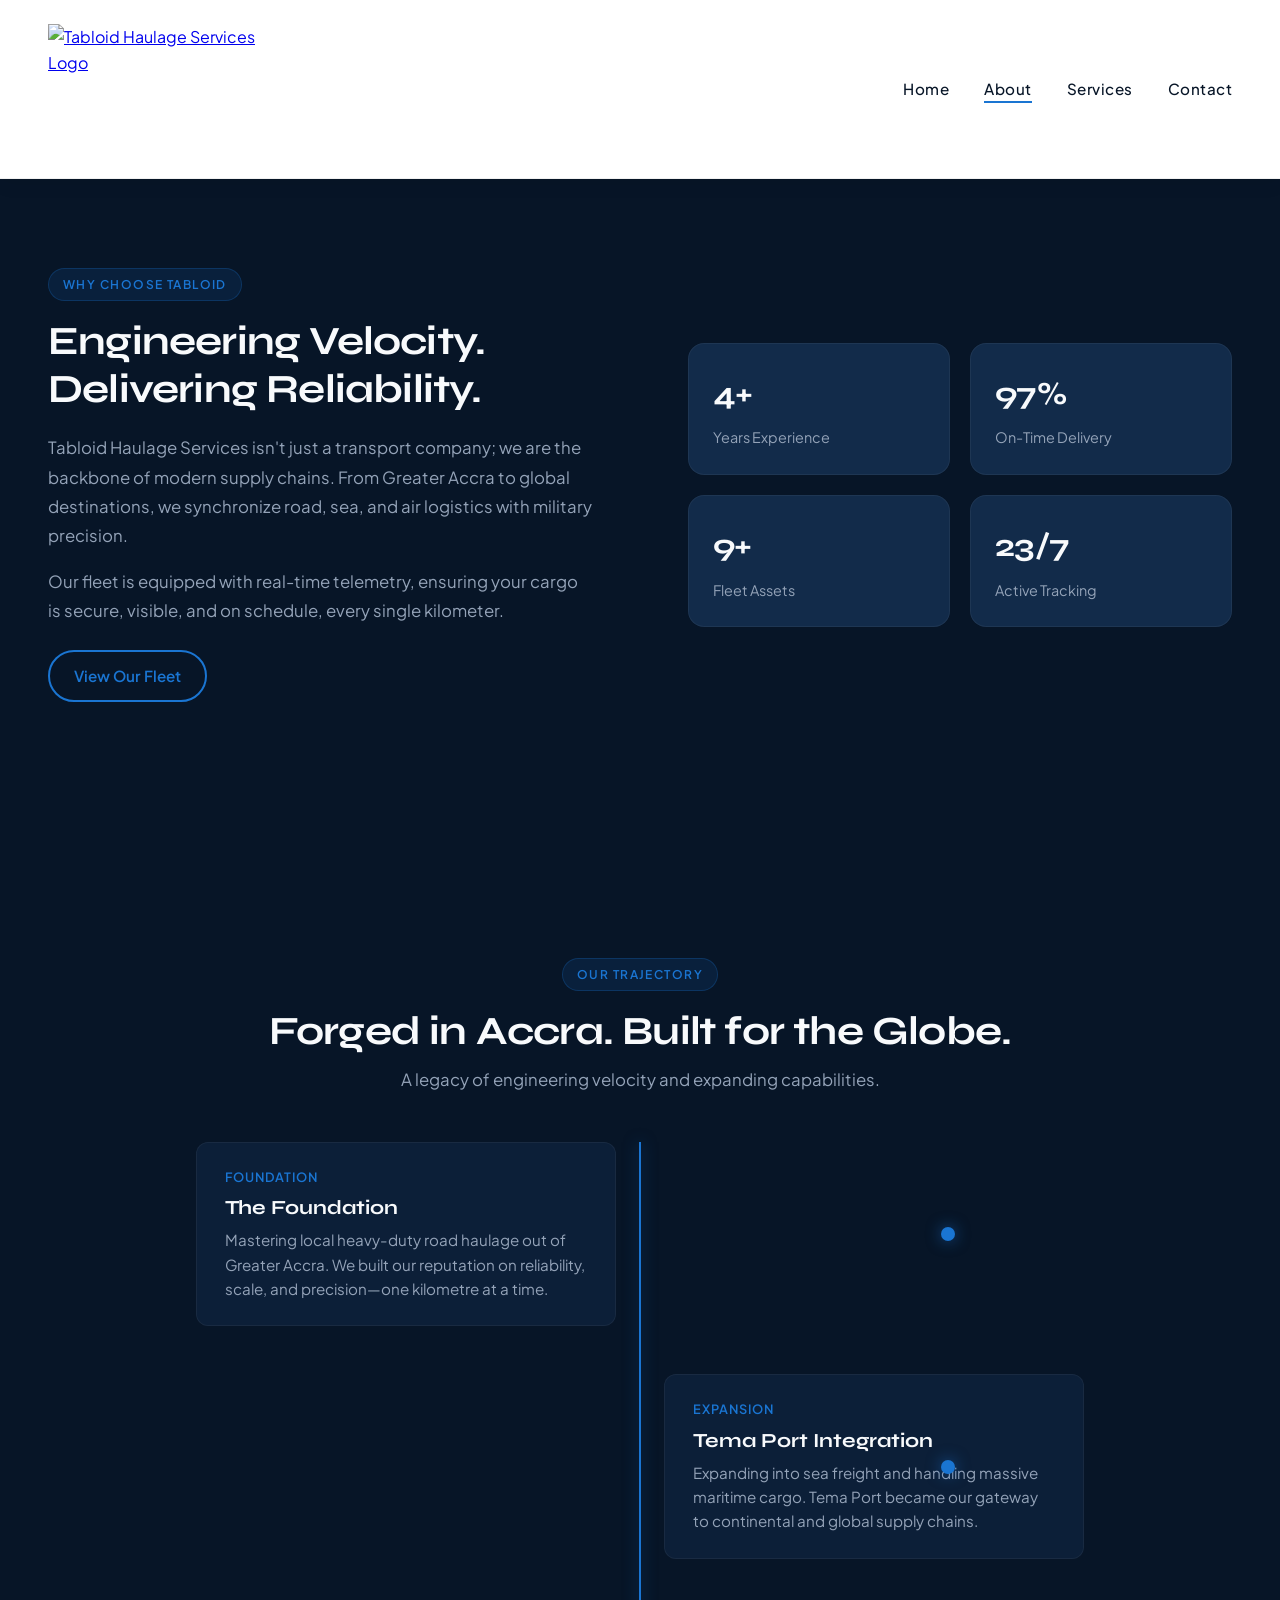
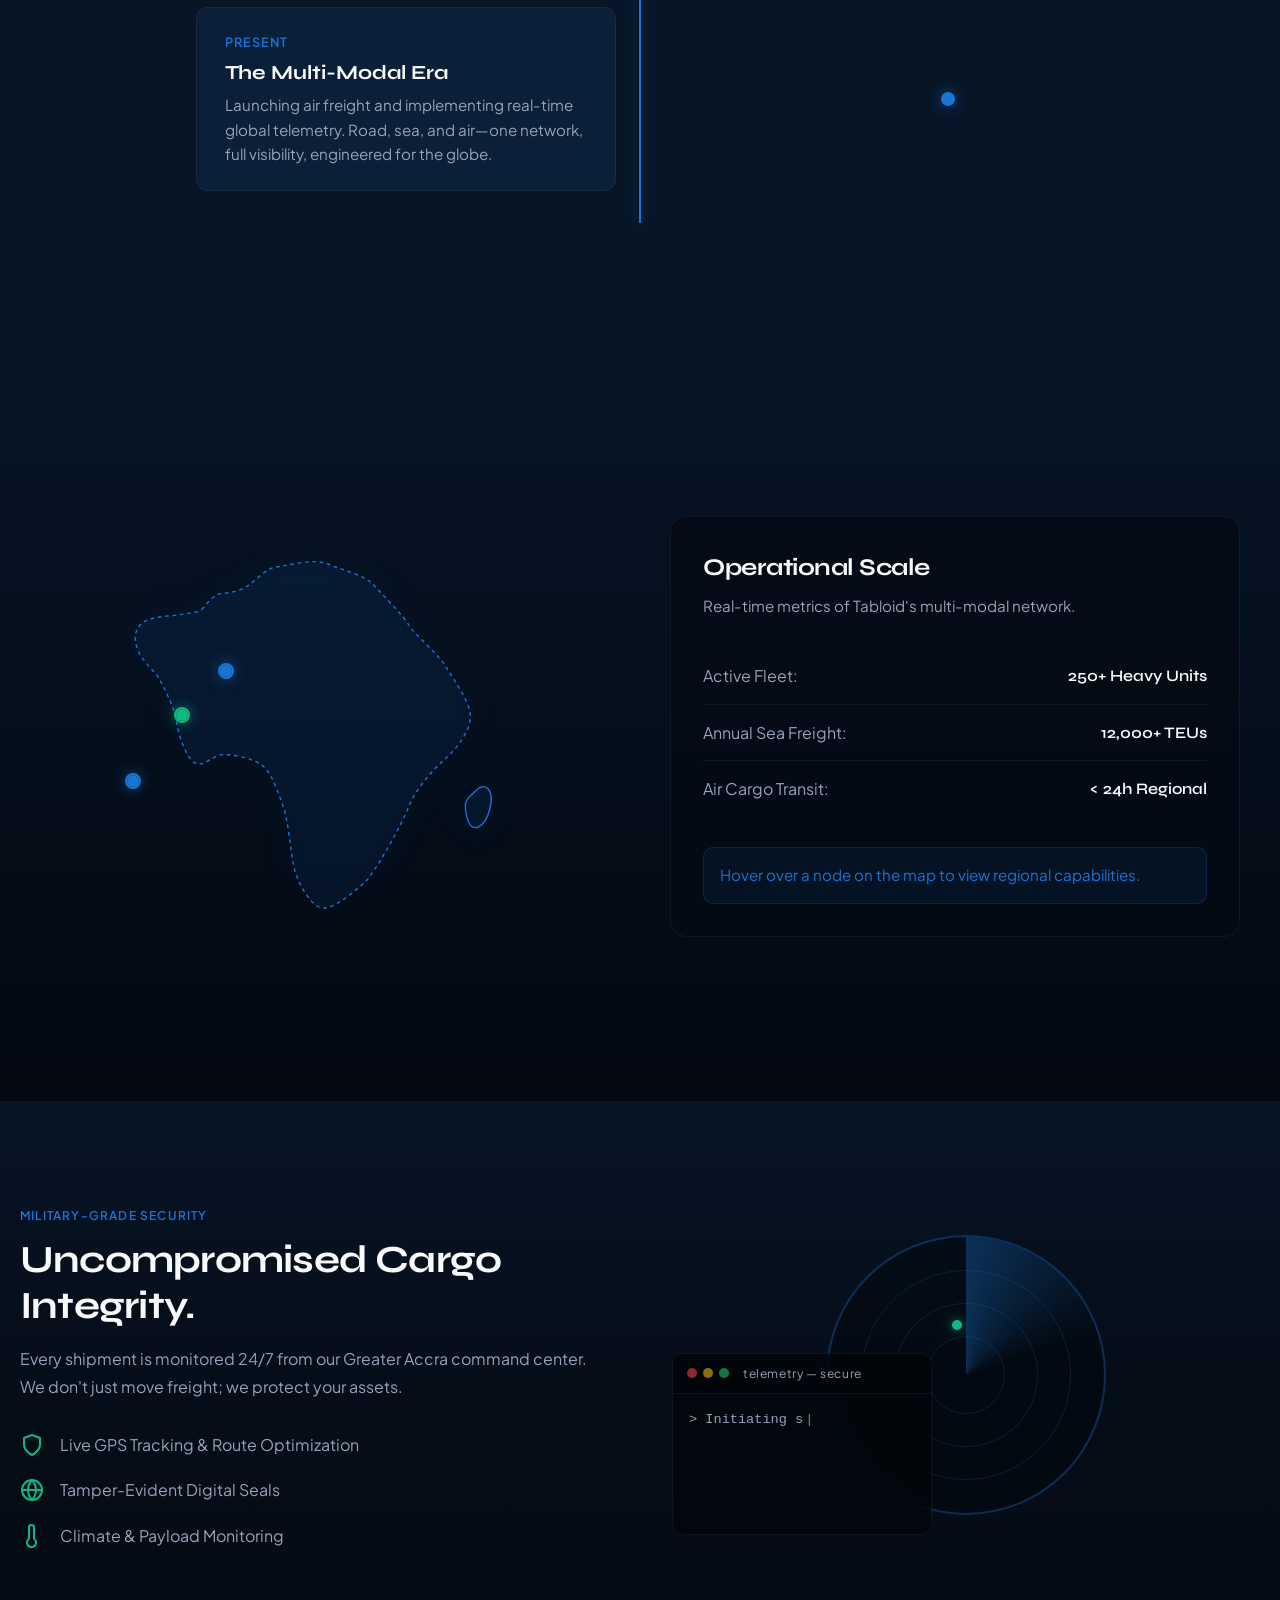
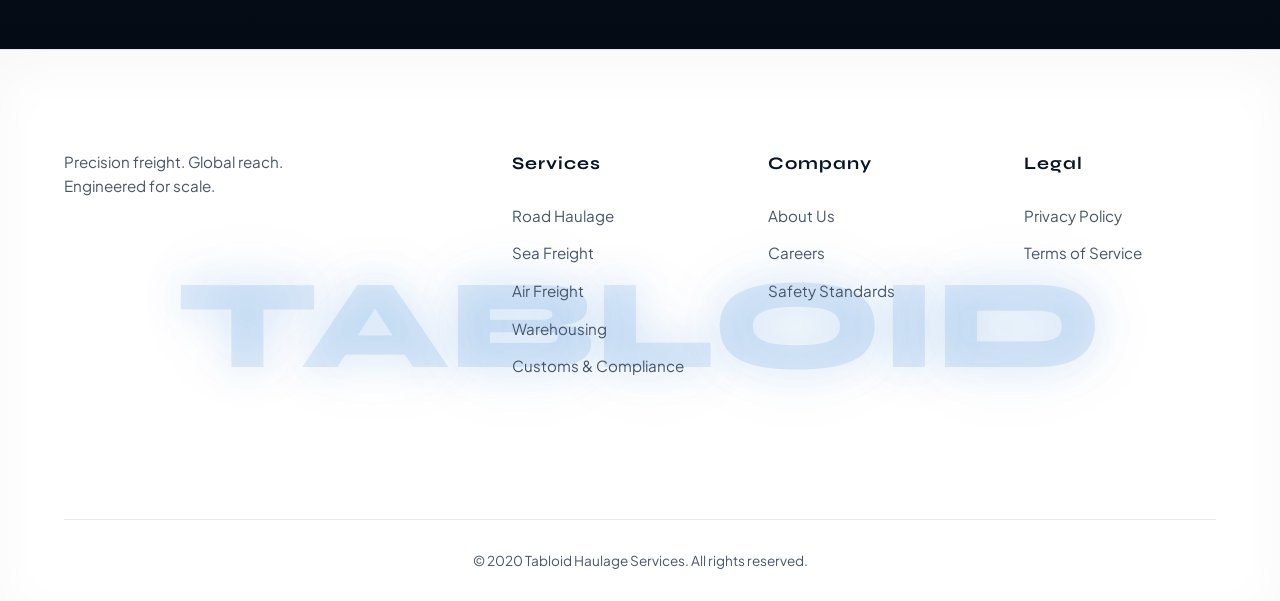
==== commit 649d1174: "Clean up: remove duplicates, empty files, unify footer and docs Made-with: Cursor" ====
--- a/about.html
+++ b/about.html
@@ -245,6 +245,8 @@
                         <li><a href="services.html#road">Road Haulage</a></li>
                         <li><a href="services.html#sea">Sea Freight</a></li>
                         <li><a href="services.html#air">Air Freight</a></li>
+                        <li><a href="services.html#warehousing">Warehousing</a></li>
+                        <li><a href="services.html#customs">Customs &amp; Compliance</a></li>
                     </ul>
                 </div>
 
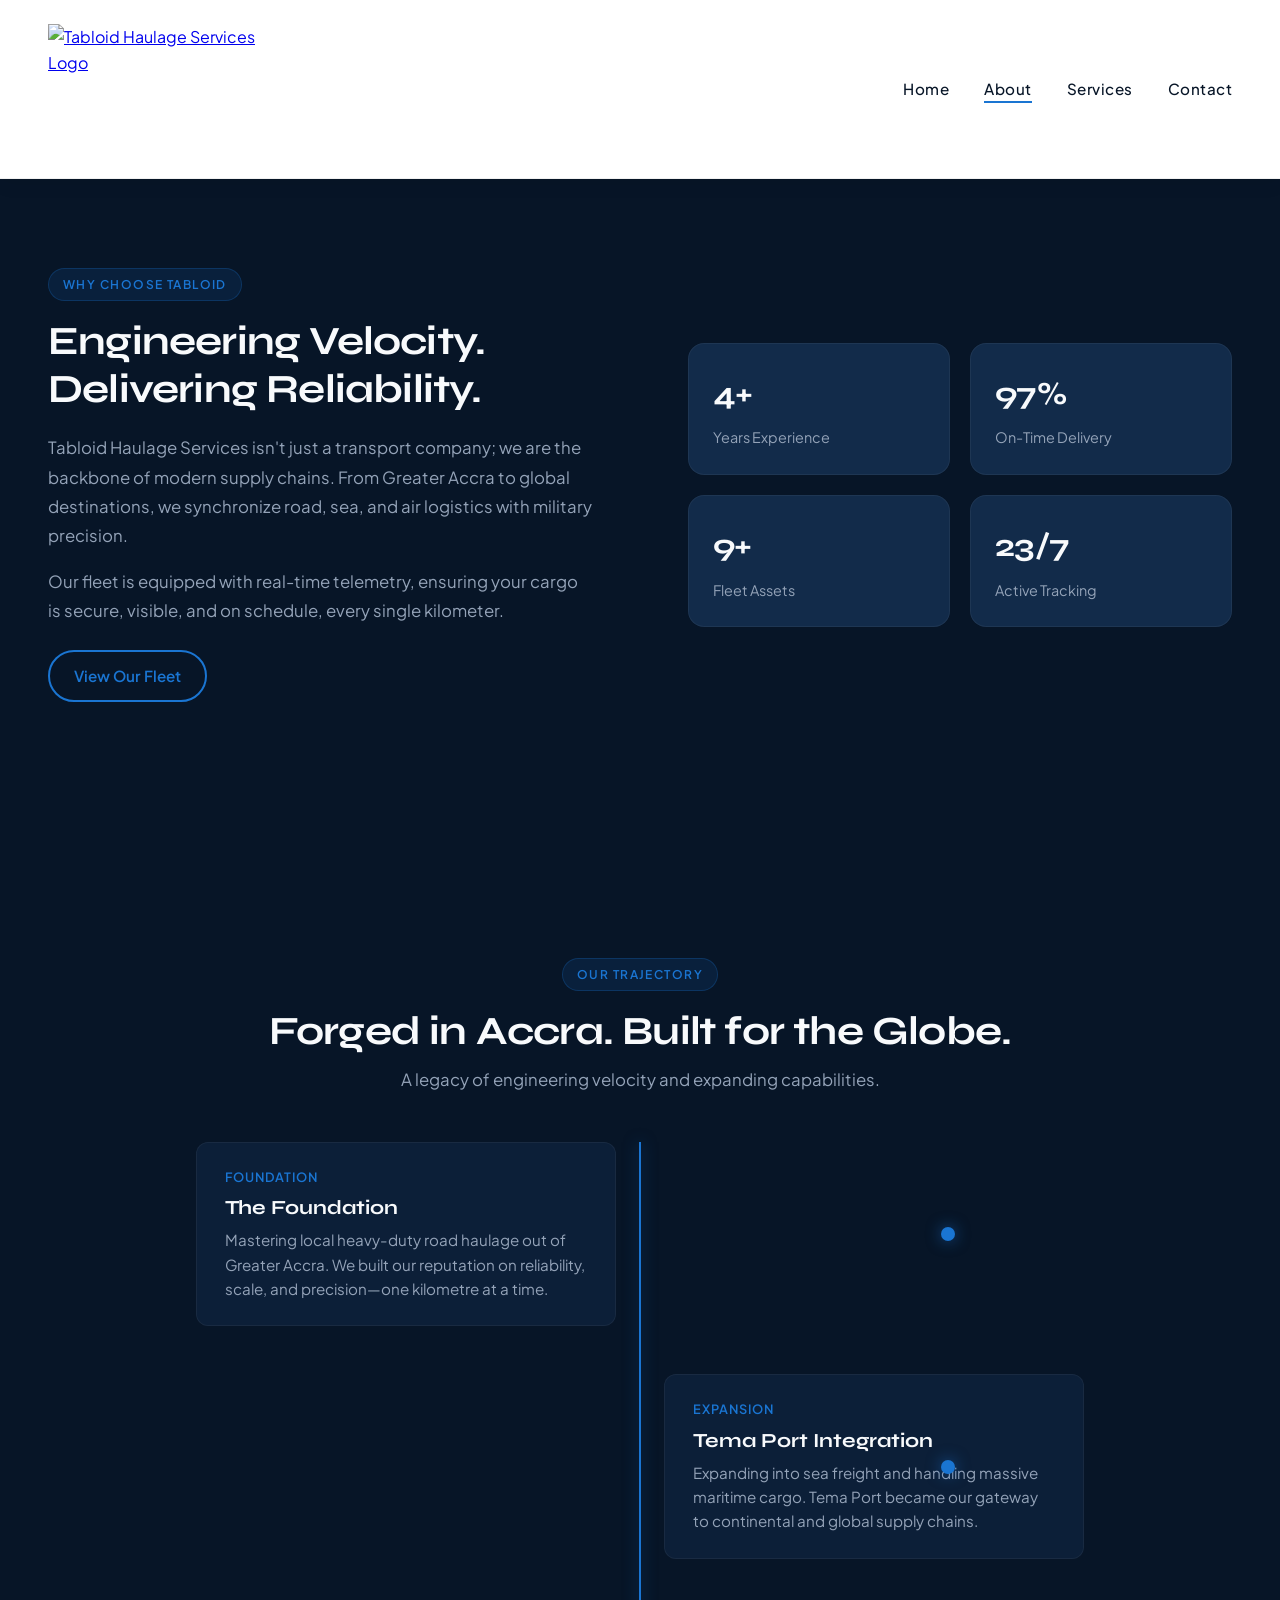
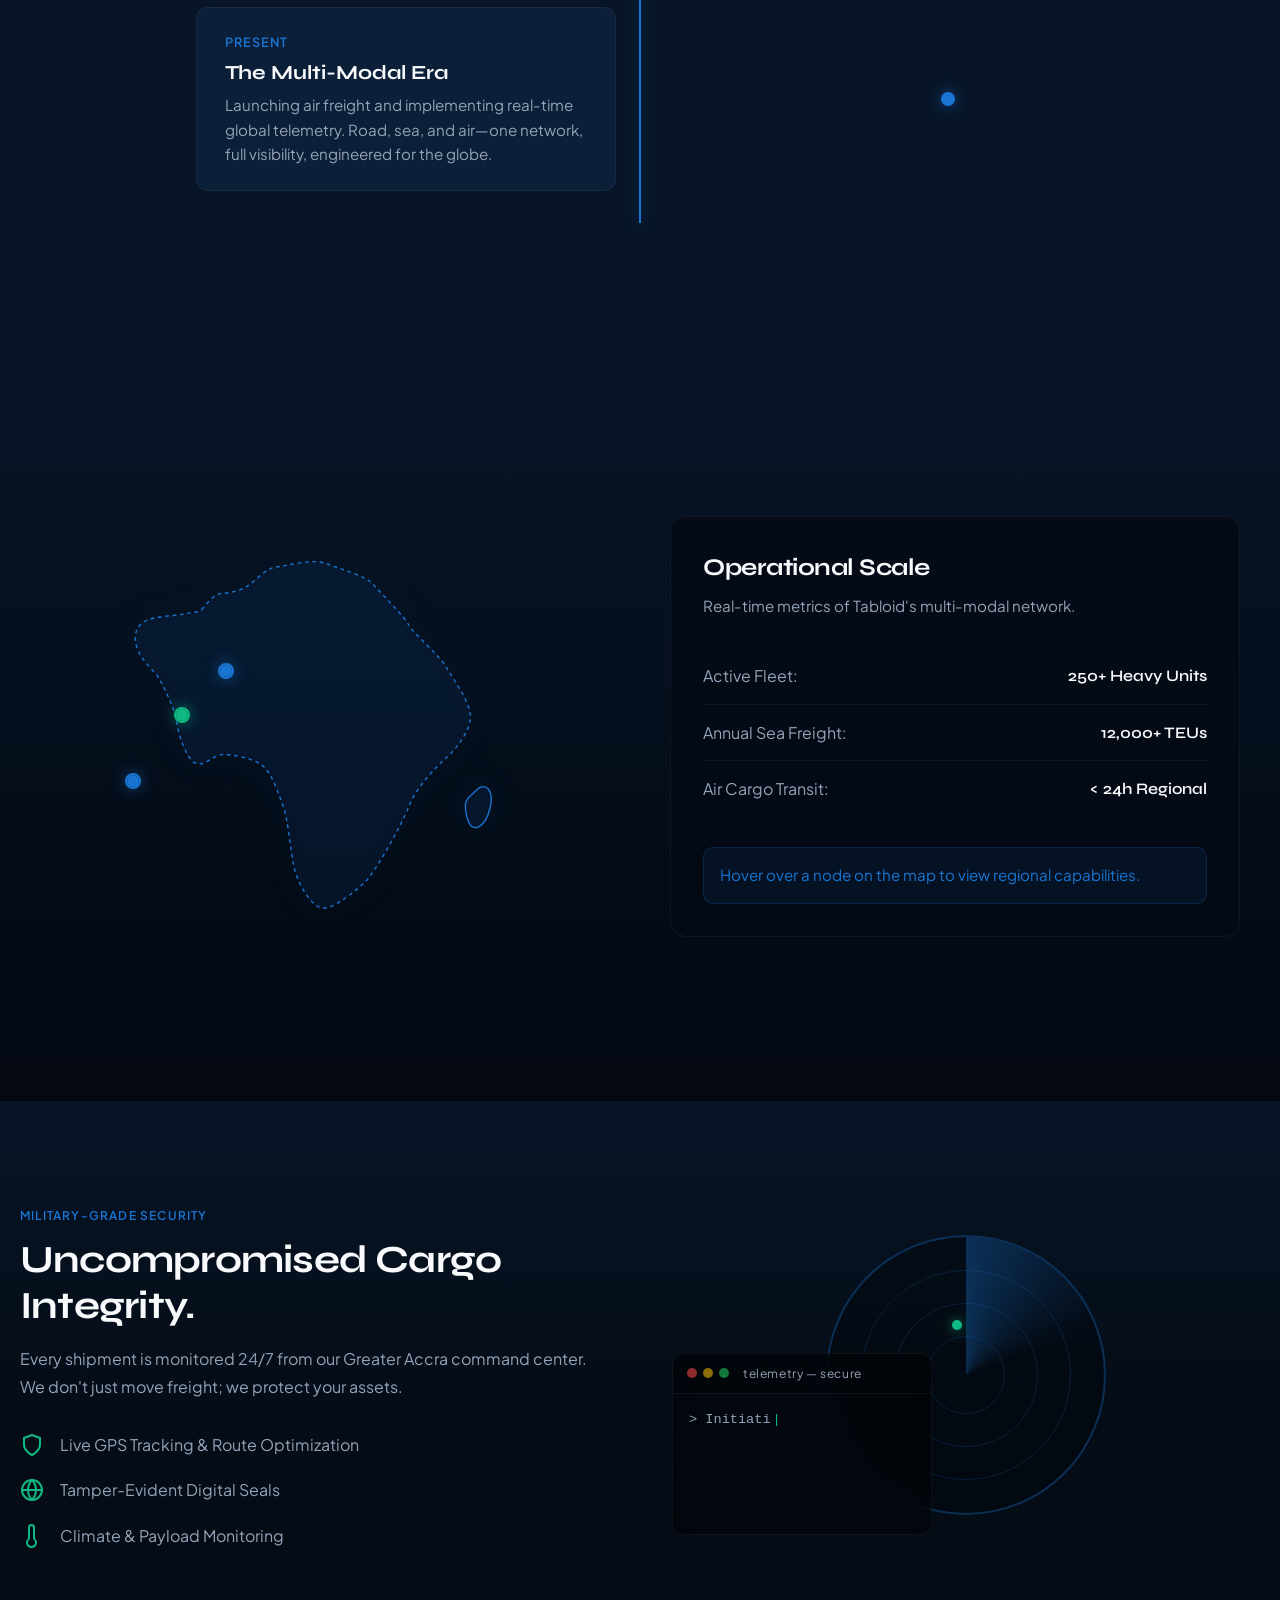
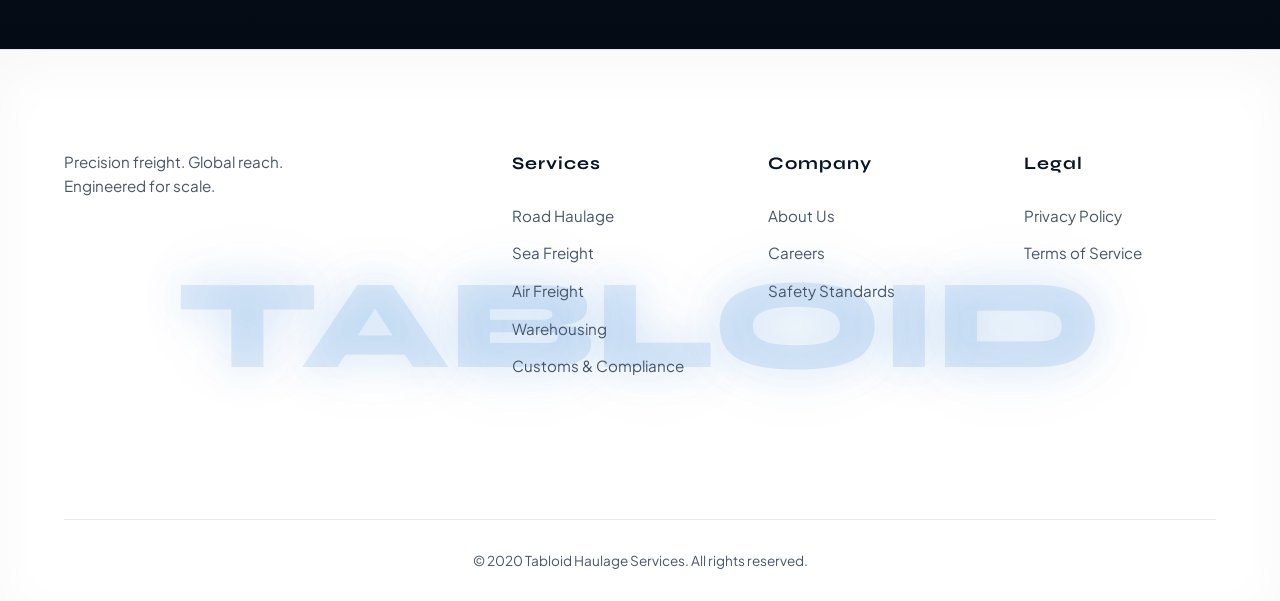
==== commit fa6cfb4e: "thrid commit" ====
--- a/about.html
+++ b/about.html
@@ -57,7 +57,7 @@
                     <h2 id="about-heading" class="about-title">Engineering Velocity. Delivering Reliability.</h2>
                     <p class="about-lead">Tabloid Haulage Services isn't just a transport company; we are the backbone of modern supply chains. From Greater Accra to global destinations, we synchronize road, sea, and air logistics with military precision.</p>
                     <p class="about-lead">Our fleet is equipped with real-time telemetry, ensuring your cargo is secure, visible, and on schedule, every single kilometer.</p>
-                    <a href="services.html#services" class="about-cta">View Our Fleet</a>
+                    <a href="services.html#road" class="about-cta">View Our Fleet</a>
                 </div>
                 <div class="about-stats-grid">
                     <div class="about-stat-card">
--- a/style.css
+++ b/style.css
@@ -299,8 +299,7 @@
     min-height: 560px;
     padding-top: 120px;
     box-sizing: border-box;
-    overflow-x: hidden;
-    overflow-y: visible;
+    overflow: hidden;
 }
 @media (max-width: 768px) {
     .hero-slider-section { min-height: 500px; padding-top: 100px; }
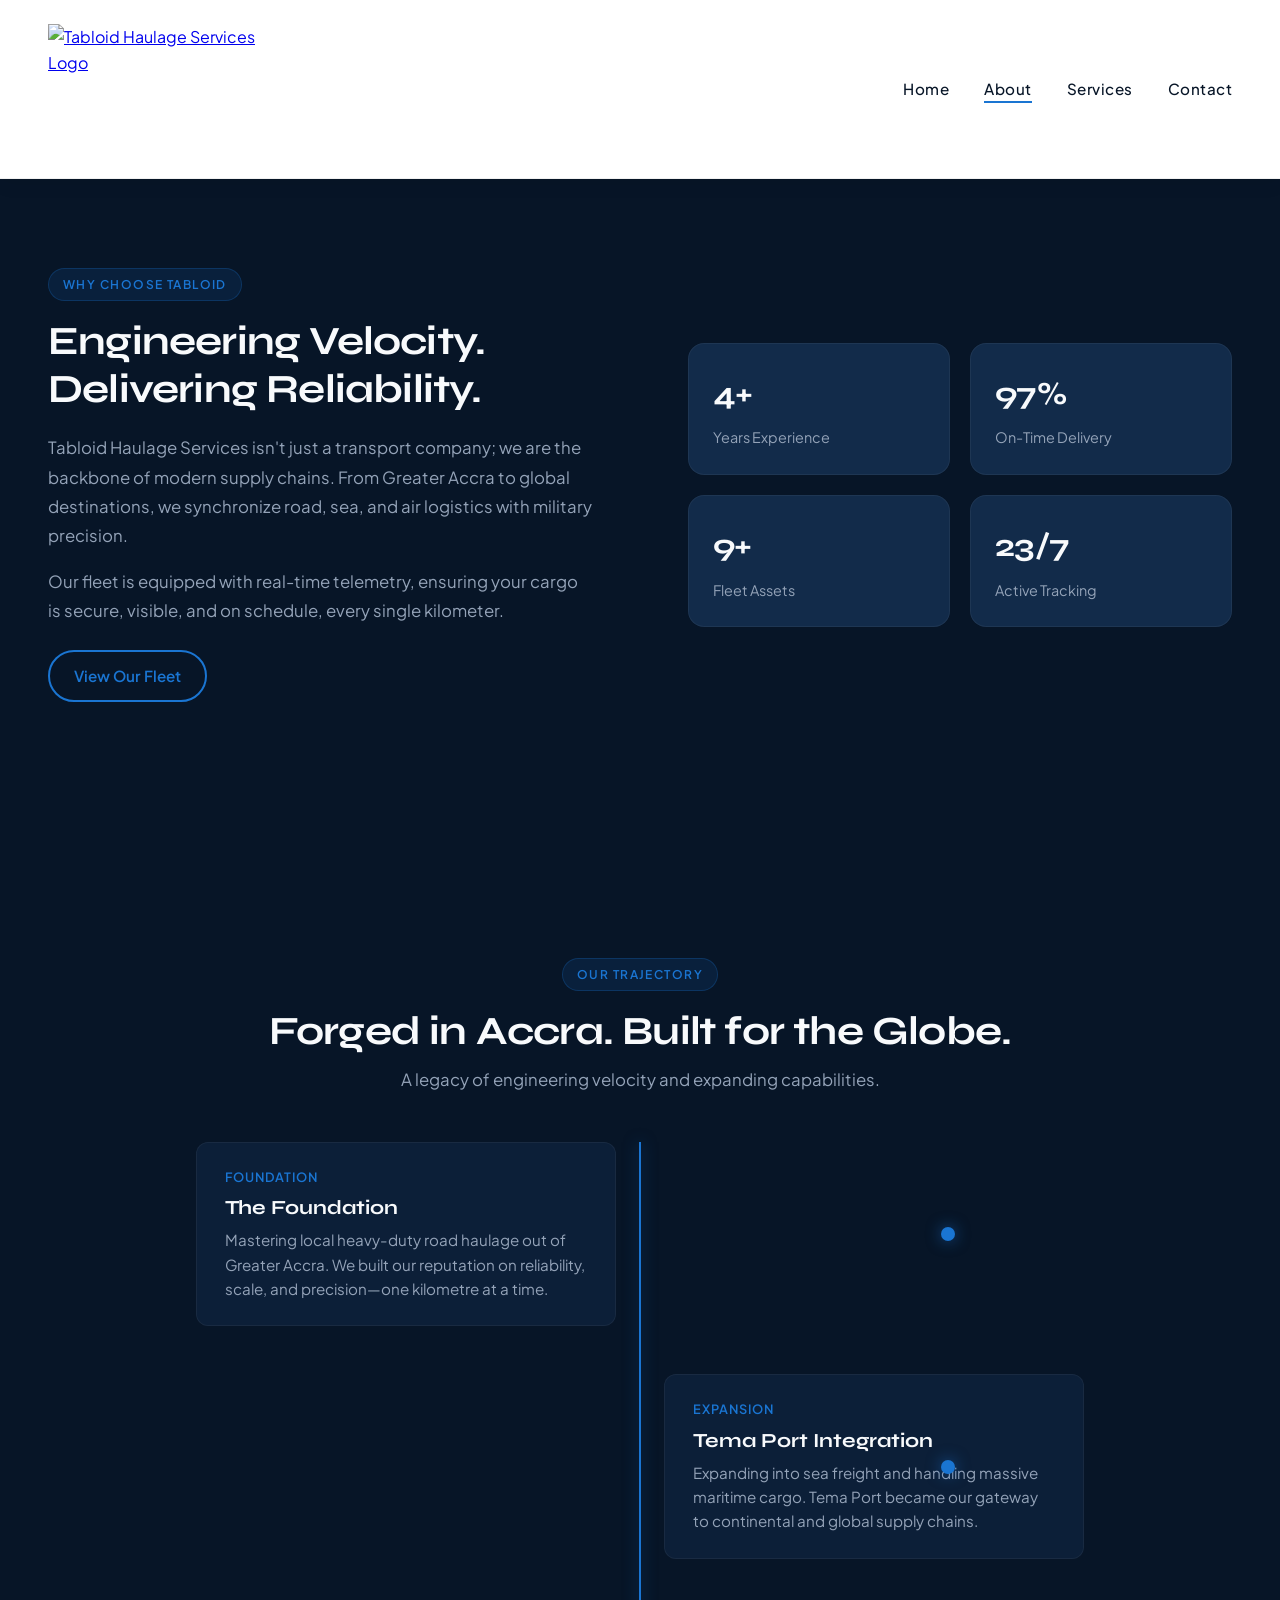
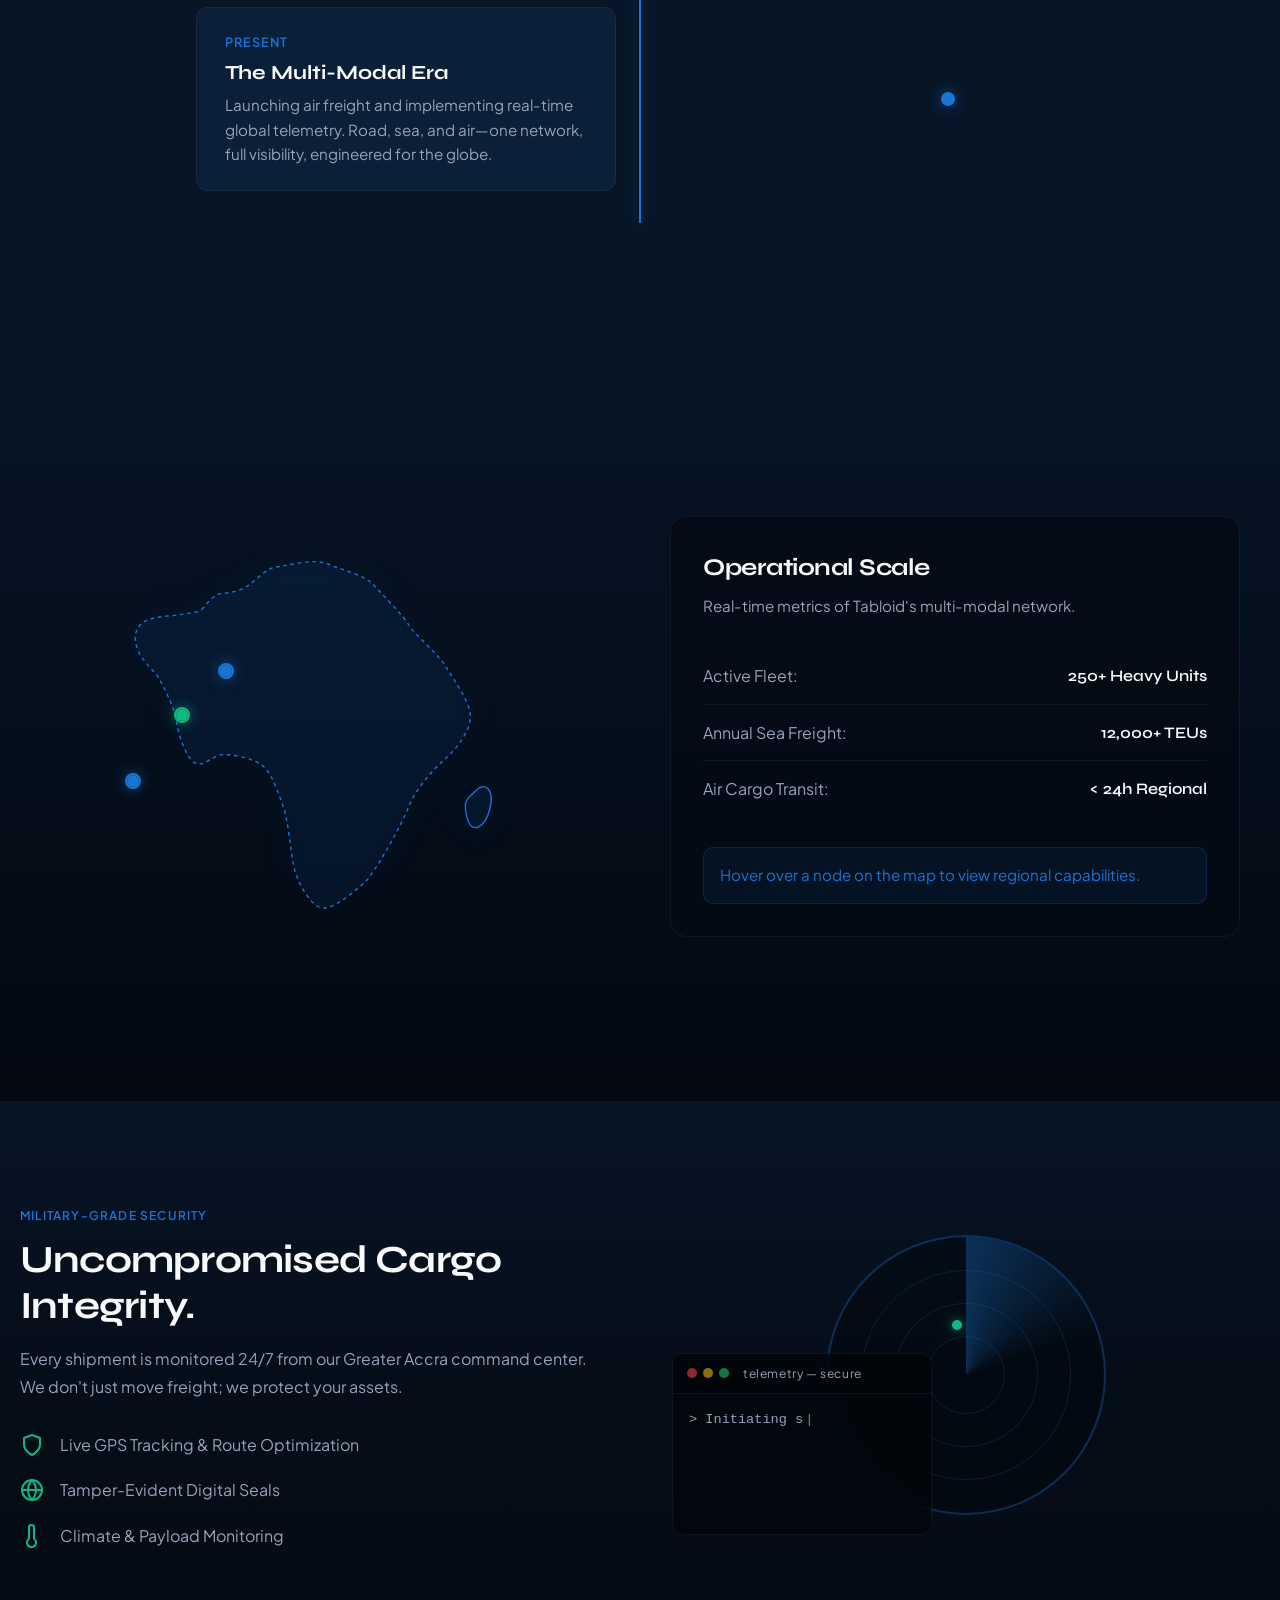
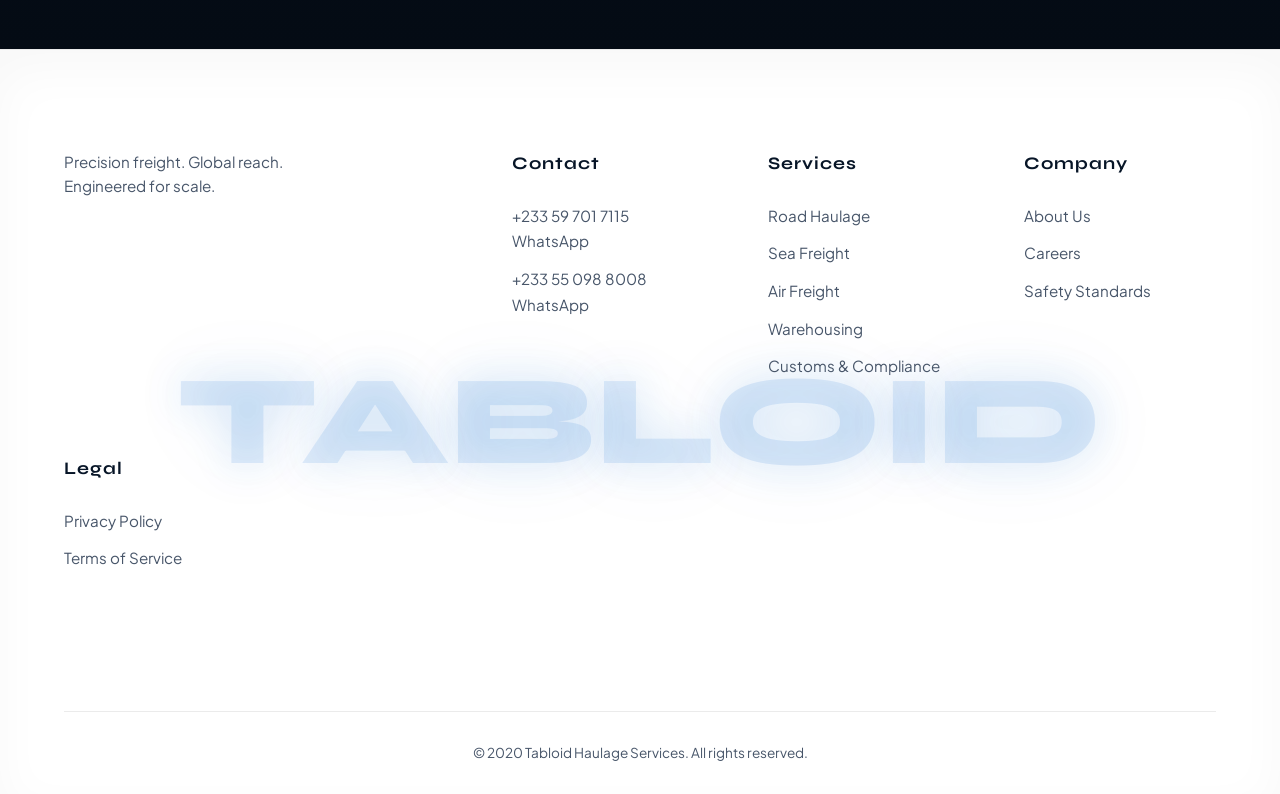
==== commit 92cbd308: "Add phone numbers with Call/WhatsApp links, hero slider overflow fix, footer Contact column Made-wit" ====
--- a/about.html
+++ b/about.html
@@ -240,6 +240,14 @@
                 </div>
 
                 <div class="footer-col footer-links">
+                    <h4 class="footer-heading">Contact</h4>
+                    <ul>
+                        <li><a href="tel:+233597017115" title="Call">+233 59 701 7115</a> <a href="https://wa.me/233597017115" target="_blank" rel="noopener noreferrer" title="WhatsApp">WhatsApp</a></li>
+                        <li><a href="tel:+233550988008" title="Call">+233 55 098 8008</a> <a href="https://wa.me/233550988008" target="_blank" rel="noopener noreferrer" title="WhatsApp">WhatsApp</a></li>
+                    </ul>
+                </div>
+
+                <div class="footer-col footer-links">
                     <h4 class="footer-heading">Services</h4>
                     <ul>
                         <li><a href="services.html#road">Road Haulage</a></li>
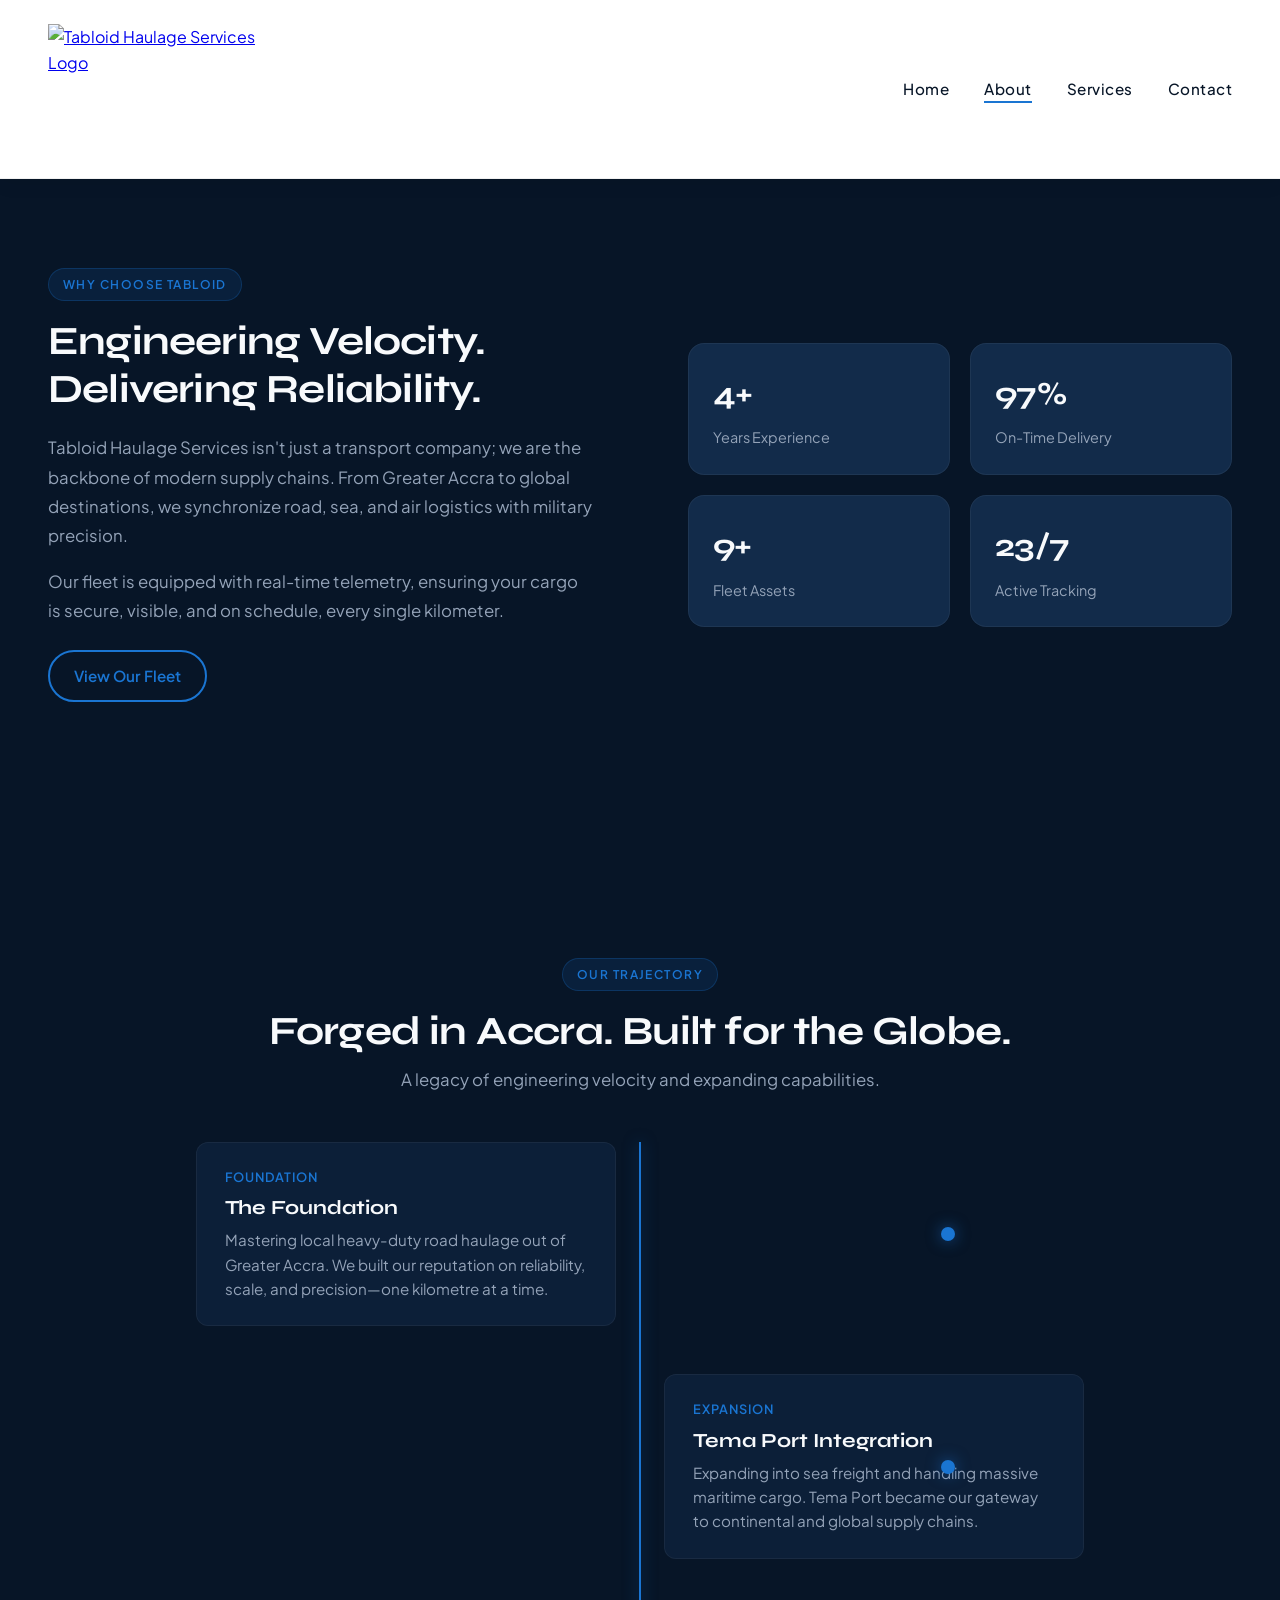
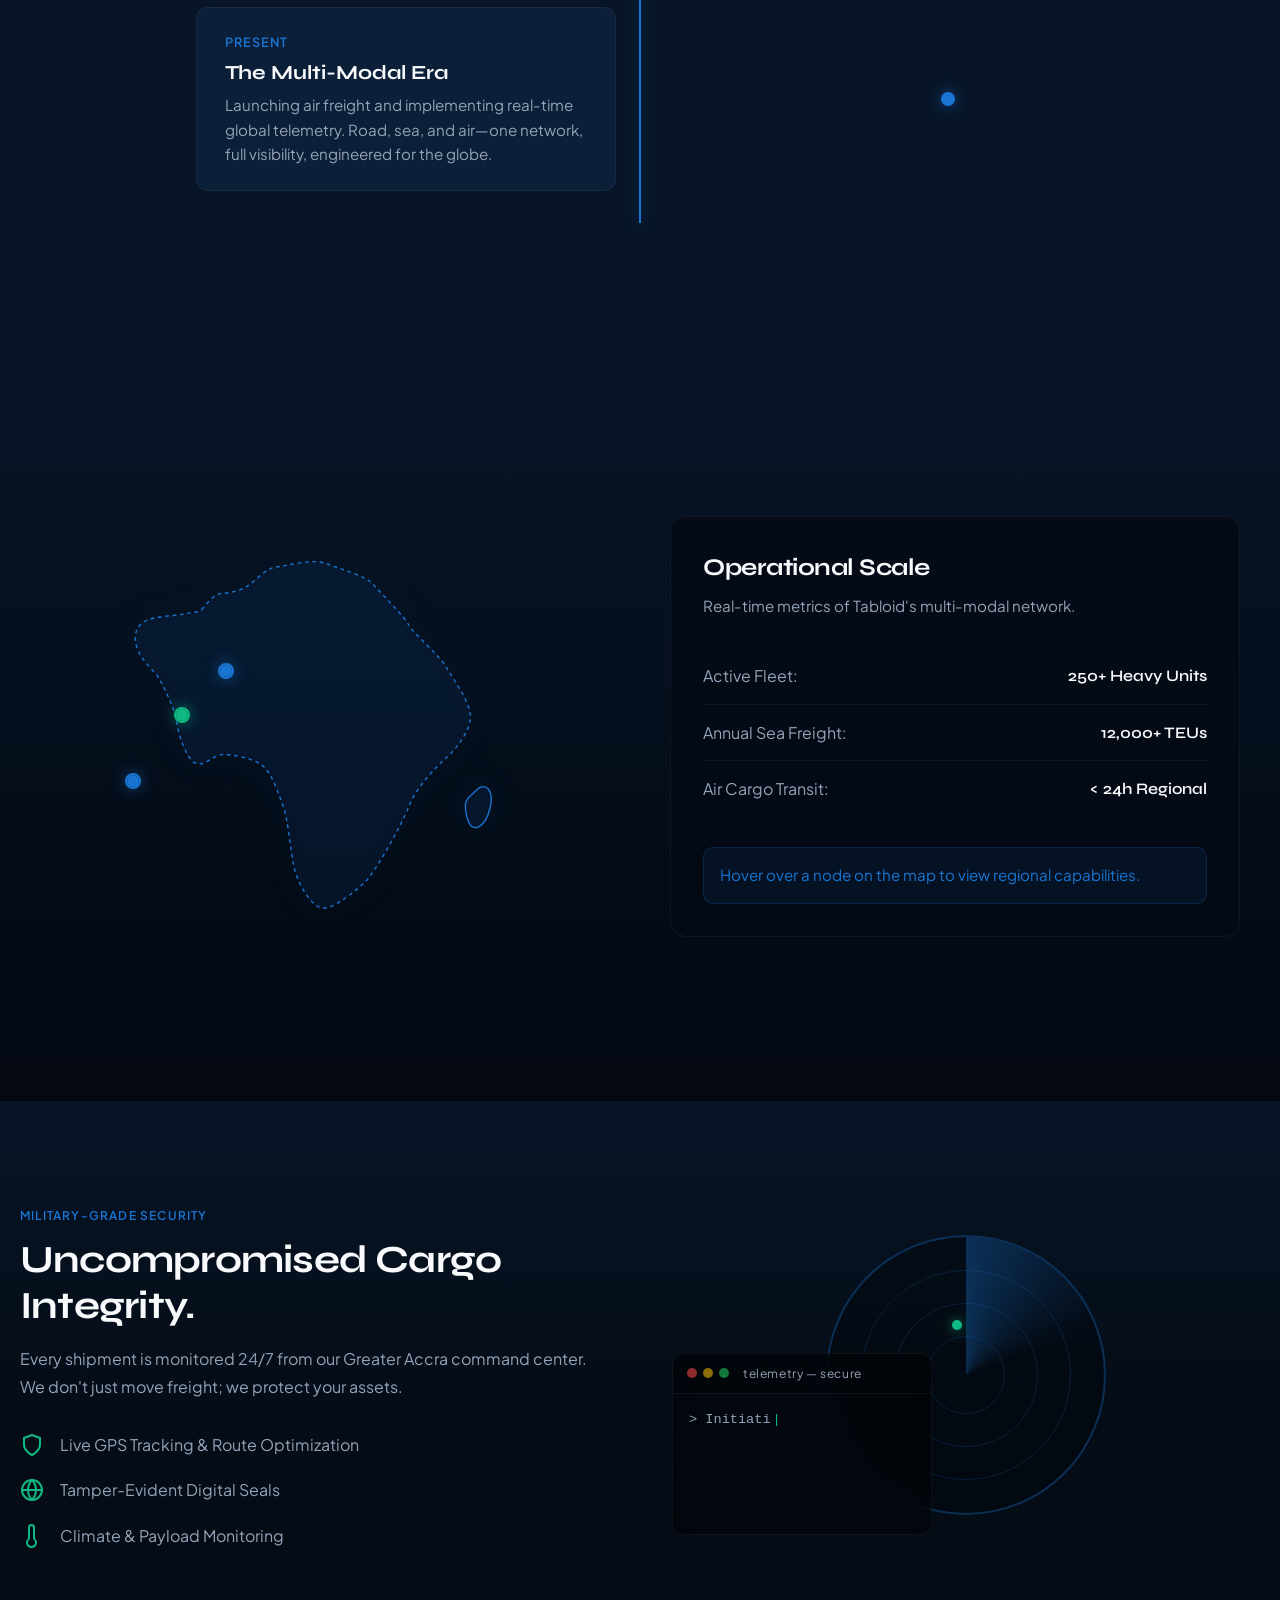
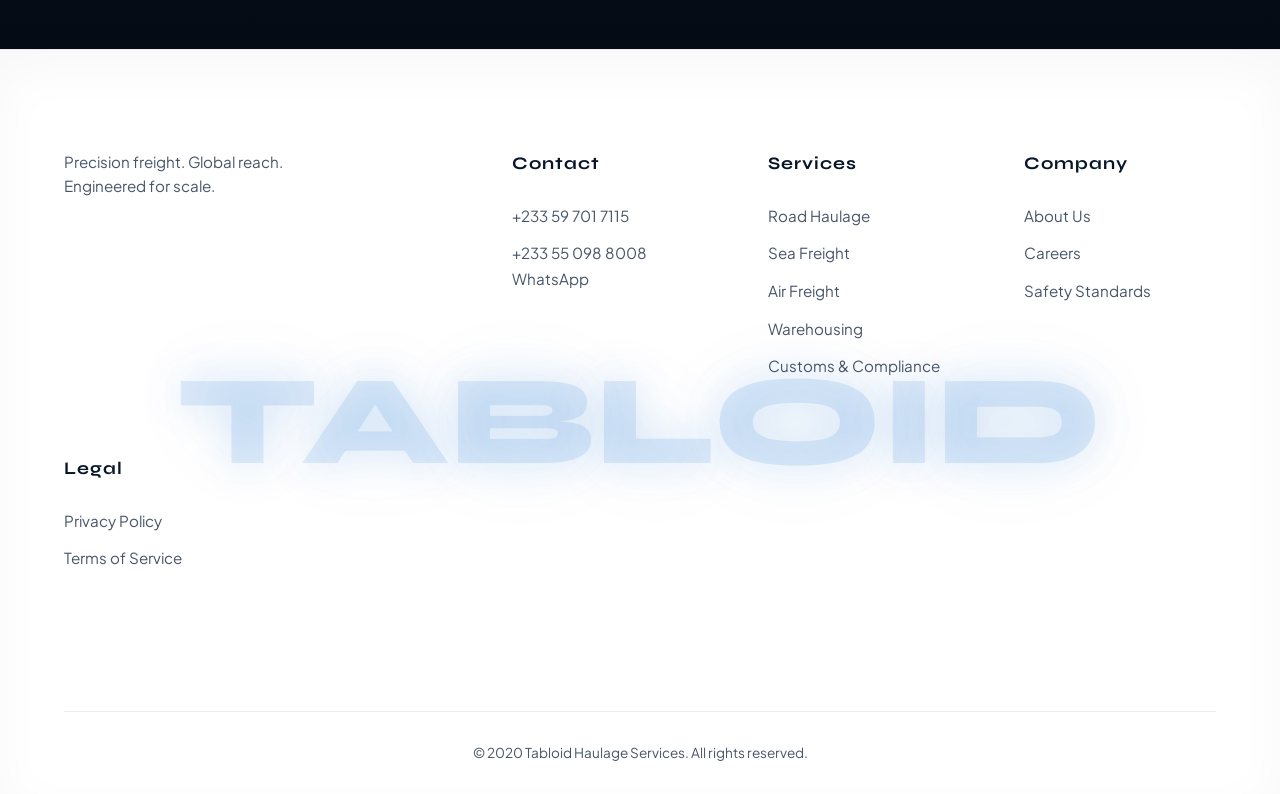
==== commit 5807cf9c: "Phone: WhatsApp only on +233 55 098 8008 Remove WhatsApp link from +233 59 701 7115; both numbers ke" ====
--- a/about.html
+++ b/about.html
@@ -242,7 +242,7 @@
                 <div class="footer-col footer-links">
                     <h4 class="footer-heading">Contact</h4>
                     <ul>
-                        <li><a href="tel:+233597017115" title="Call">+233 59 701 7115</a> <a href="https://wa.me/233597017115" target="_blank" rel="noopener noreferrer" title="WhatsApp">WhatsApp</a></li>
+                        <li><a href="tel:+233597017115" title="Call">+233 59 701 7115</a></li>
                         <li><a href="tel:+233550988008" title="Call">+233 55 098 8008</a> <a href="https://wa.me/233550988008" target="_blank" rel="noopener noreferrer" title="WhatsApp">WhatsApp</a></li>
                     </ul>
                 </div>
